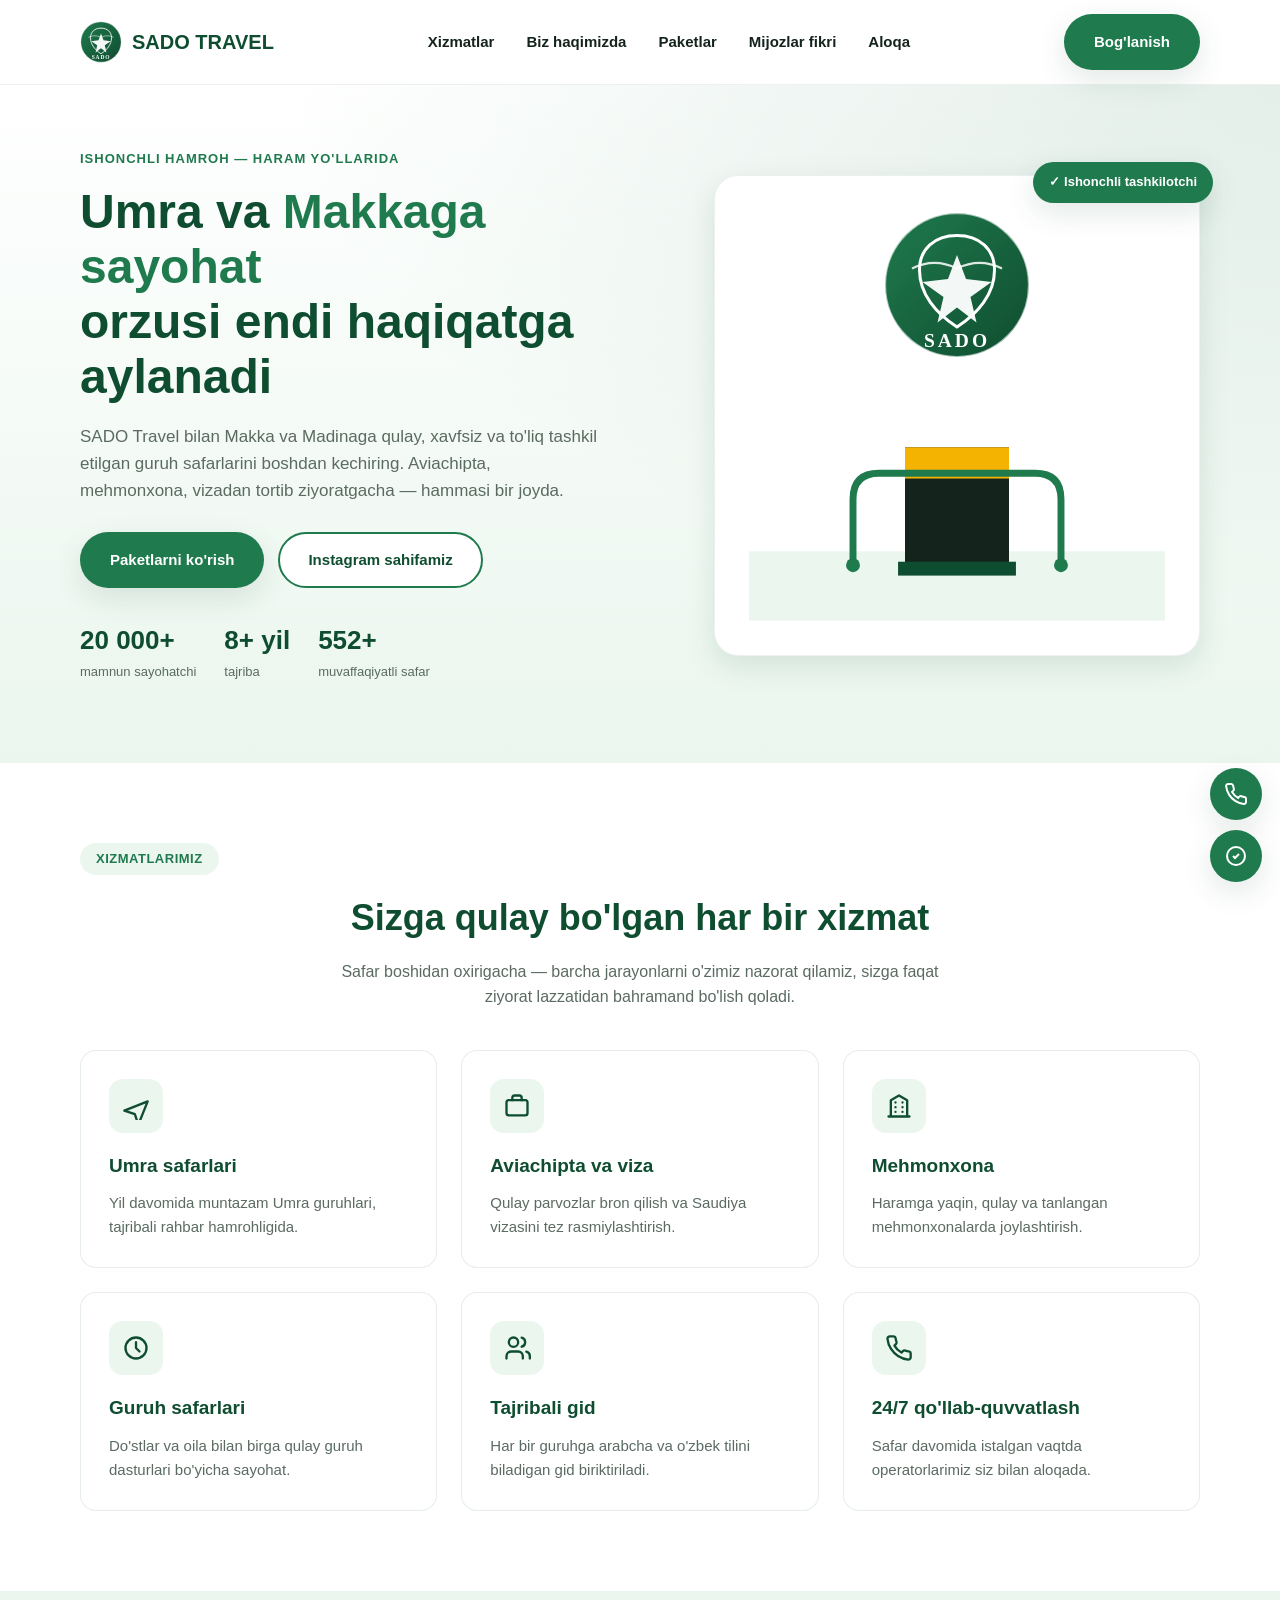
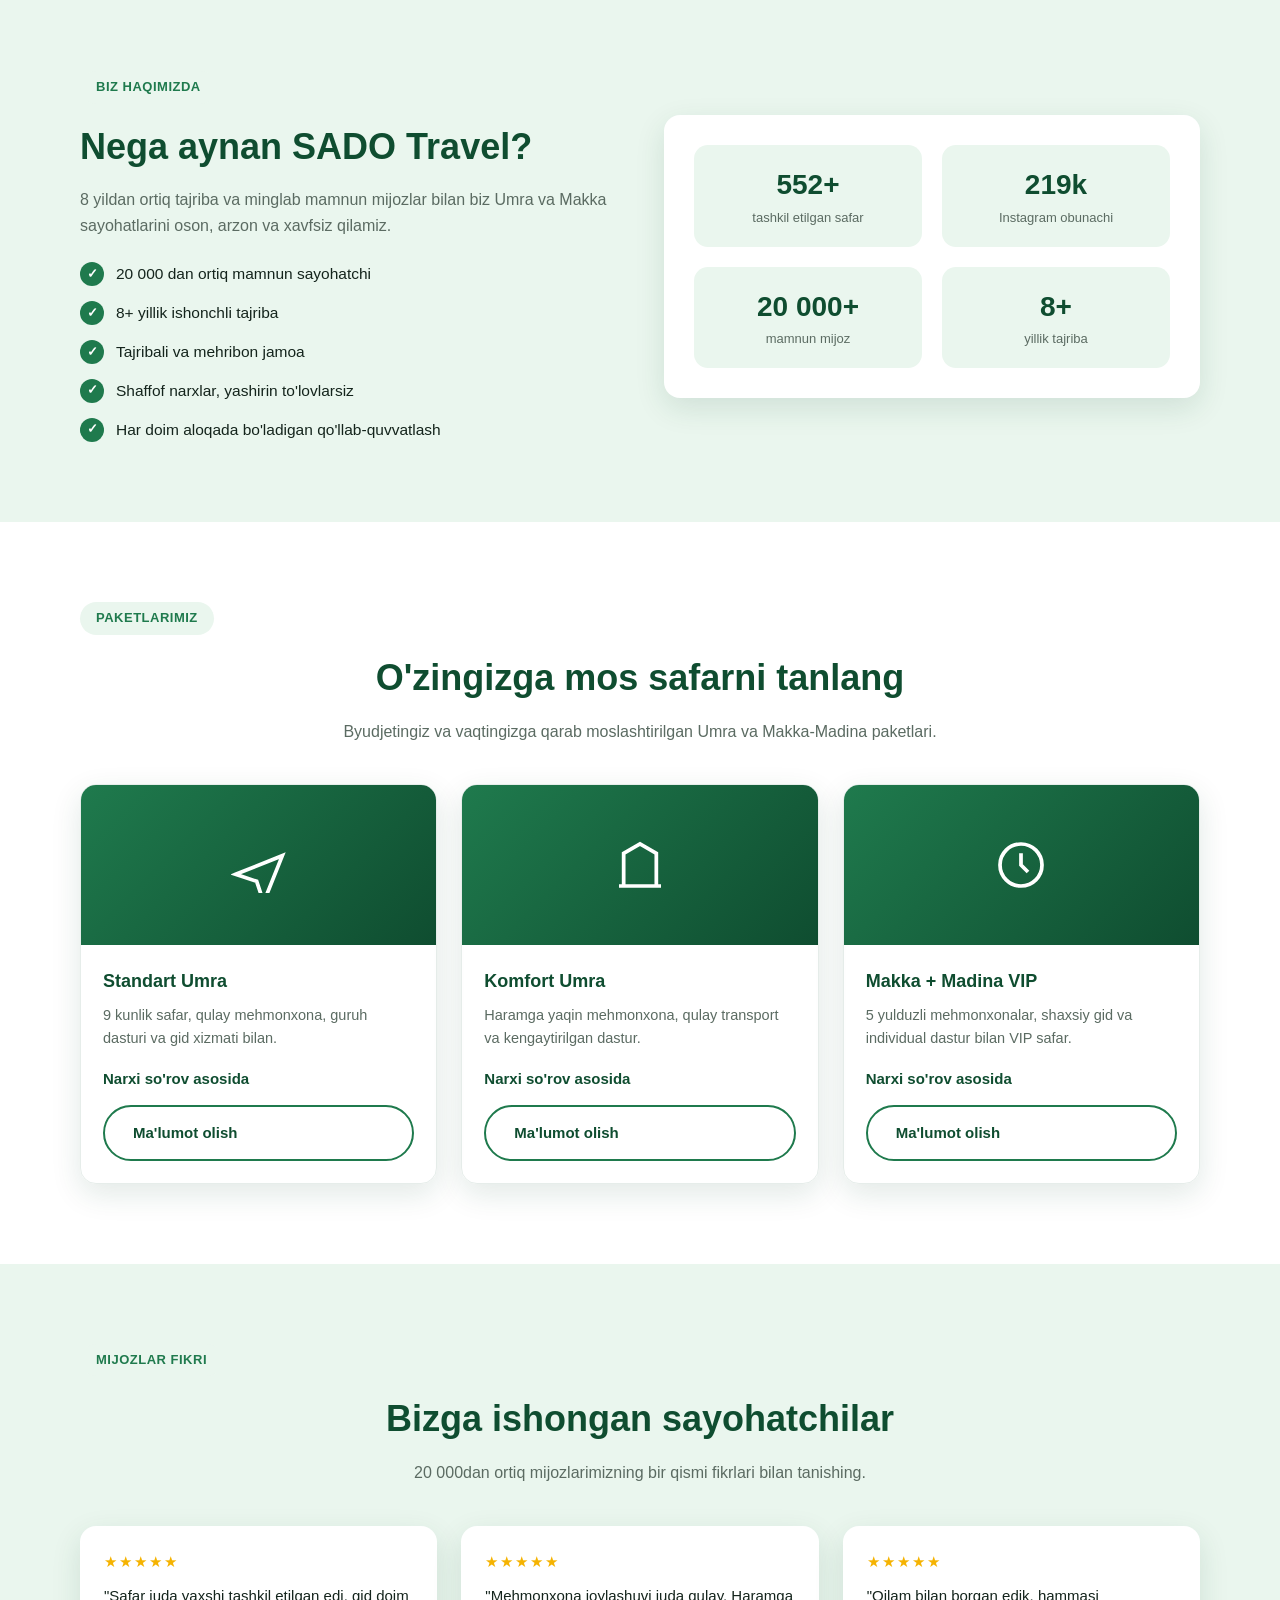
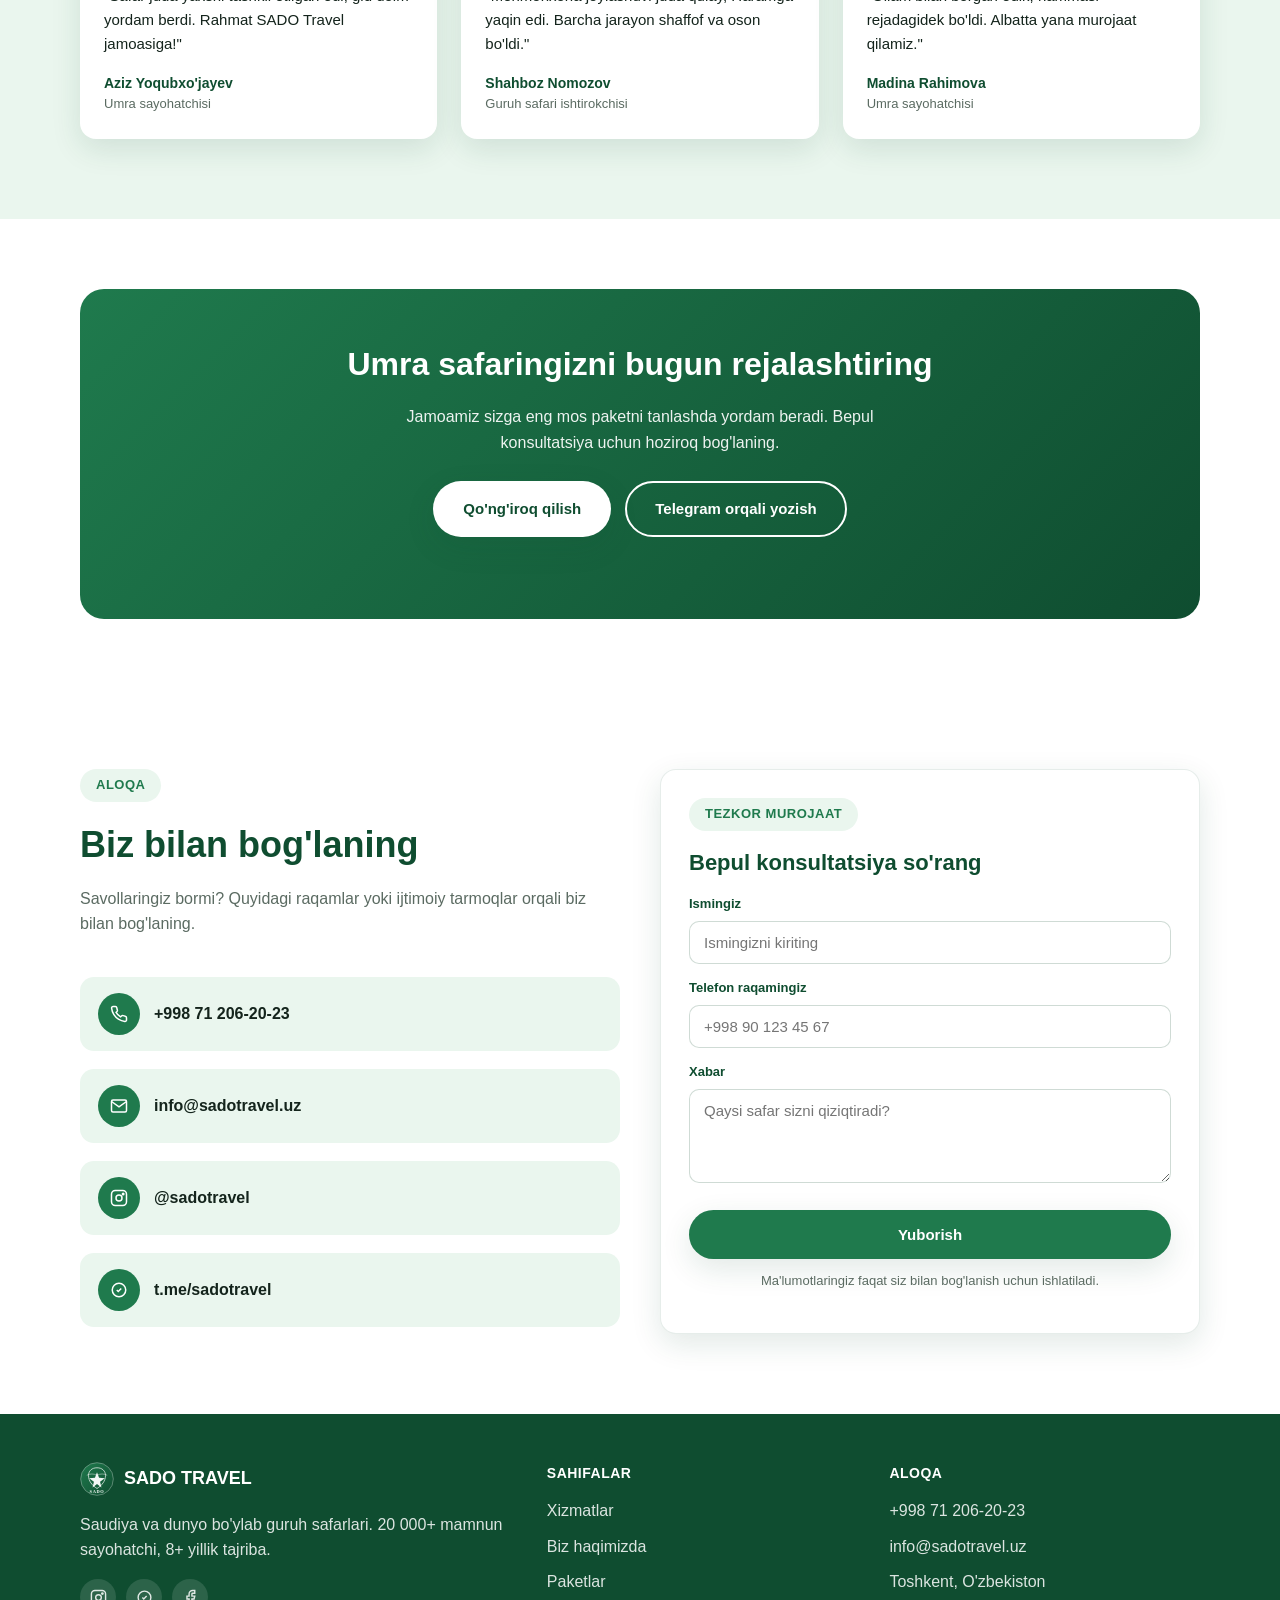
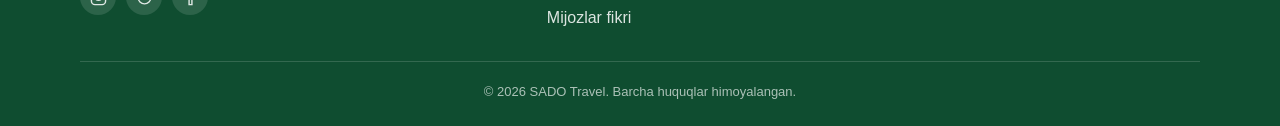
==== index.html @ ea9fa2c2 "Add SADO Travel landing page for Umrah/Makkah trips Responsive white-and-green site with a recreated" ====
<!DOCTYPE html>
<html lang="uz">
<head>
<meta charset="UTF-8">
<meta name="viewport" content="width=device-width, initial-scale=1.0">
<title>SADO Travel — Umra va Makkaga sayohat</title>
<meta name="description" content="SADO Travel — Saudiya Arabistoniga, Makka va Madinaga Umra safarlari. Tajribali jamoa, 20 000+ mamnun sayohatchi, 8+ yillik tajriba.">
<link rel="icon" href="assets/logo.svg" type="image/svg+xml">
<link rel="stylesheet" href="css/style.css">
</head>
<body>

<header class="site-header">
  <nav class="nav container">
    <a href="#top" class="brand">
      <img src="assets/logo.svg" alt="SADO Travel logotipi">
      SADO TRAVEL
    </a>
    <ul class="nav-links" id="navLinks">
      <li><a href="#xizmatlar">Xizmatlar</a></li>
      <li><a href="#biz-haqimizda">Biz haqimizda</a></li>
      <li><a href="#paketlar">Paketlar</a></li>
      <li><a href="#fikrlar">Mijozlar fikri</a></li>
      <li><a href="#aloqa">Aloqa</a></li>
    </ul>
    <div class="nav-actions">
      <a class="btn btn-primary" href="#aloqa">Bog'lanish</a>
      <button class="nav-toggle" id="navToggle" aria-label="Menyuni ochish" aria-expanded="false">
        <span></span><span></span><span></span>
      </button>
    </div>
  </nav>
</header>

<main id="top">

  <section class="hero">
    <div class="container hero-inner">
      <div>
        <div class="hero-eyebrow">Ishonchli hamroh — Haram yo'llarida</div>
        <h1>Umra va <span>Makkaga sayohat</span><br>orzusi endi haqiqatga aylanadi</h1>
        <p>SADO Travel bilan Makka va Madinaga qulay, xavfsiz va to'liq tashkil etilgan guruh safarlarini boshdan kechiring. Aviachipta, mehmonxona, vizadan tortib ziyoratgacha — hammasi bir joyda.</p>
        <div class="hero-actions">
          <a class="btn btn-primary" href="#paketlar">Paketlarni ko'rish</a>
          <a class="btn btn-outline" href="https://www.instagram.com/sadotravel" target="_blank" rel="noopener">Instagram sahifamiz</a>
        </div>
        <div class="hero-stats">
          <div>
            <div class="stat-num">20 000+</div>
            <div class="stat-label">mamnun sayohatchi</div>
          </div>
          <div>
            <div class="stat-num">8+ yil</div>
            <div class="stat-label">tajriba</div>
          </div>
          <div>
            <div class="stat-num">552+</div>
            <div class="stat-label">muvaffaqiyatli safar</div>
          </div>
        </div>
      </div>

      <div class="hero-art">
        <span class="badge-float">✓ Ishonchli tashkilotchi</span>
        <img src="assets/logo.svg" alt="SADO Travel">
        <svg class="kaaba-icon" viewBox="0 0 240 140" fill="none" xmlns="http://www.w3.org/2000/svg">
          <rect x="0" y="100" width="240" height="40" fill="#eaf6ee"/>
          <rect x="90" y="40" width="60" height="70" fill="#14241c"/>
          <rect x="90" y="40" width="60" height="18" fill="#f5b301"/>
          <rect x="86" y="106" width="68" height="8" fill="#0f4d30"/>
          <path d="M60 108 L60 70 Q60 55 75 55 L165 55 Q180 55 180 70 L180 108" stroke="#1f7a4d" stroke-width="4" fill="none"/>
          <circle cx="60" cy="108" r="4" fill="#1f7a4d"/>
          <circle cx="180" cy="108" r="4" fill="#1f7a4d"/>
        </svg>
      </div>
    </div>
  </section>

  <section class="services" id="xizmatlar">
    <div class="container">
      <div class="section-tag center">Xizmatlarimiz</div>
      <h2 class="section-title center">Sizga qulay bo'lgan har bir xizmat</h2>
      <p class="section-sub center">Safar boshidan oxirigacha — barcha jarayonlarni o'zimiz nazorat qilamiz, sizga faqat ziyorat lazzatidan bahramand bo'lish qoladi.</p>

      <div class="card-grid">
        <div class="card">
          <div class="card-icon">
            <svg viewBox="0 0 24 24" fill="none" stroke-width="2" stroke-linecap="round" stroke-linejoin="round"><path d="M2 16l20-8-8 20-3-9-9-3z"/></svg>
          </div>
          <h3>Umra safarlari</h3>
          <p>Yil davomida muntazam Umra guruhlari, tajribali rahbar hamrohligida.</p>
        </div>
        <div class="card">
          <div class="card-icon">
            <svg viewBox="0 0 24 24" fill="none" stroke-width="2" stroke-linecap="round" stroke-linejoin="round"><rect x="3" y="7" width="18" height="13" rx="2"/><path d="M8 7V5a2 2 0 012-2h4a2 2 0 012 2v2"/></svg>
          </div>
          <h3>Aviachipta va viza</h3>
          <p>Qulay parvozlar bron qilish va Saudiya vizasini tez rasmiylashtirish.</p>
        </div>
        <div class="card">
          <div class="card-icon">
            <svg viewBox="0 0 24 24" fill="none" stroke-width="2" stroke-linecap="round" stroke-linejoin="round"><path d="M3 21h18M5 21V7l7-4 7 4v14M9 9h.01M9 13h.01M9 17h.01M15 9h.01M15 13h.01M15 17h.01"/></svg>
          </div>
          <h3>Mehmonxona</h3>
          <p>Haramga yaqin, qulay va tanlangan mehmonxonalarda joylashtirish.</p>
        </div>
        <div class="card">
          <div class="card-icon">
            <svg viewBox="0 0 24 24" fill="none" stroke-width="2" stroke-linecap="round" stroke-linejoin="round"><circle cx="12" cy="12" r="9"/><path d="M12 7v5l3 3"/></svg>
          </div>
          <h3>Guruh safarlari</h3>
          <p>Do'stlar va oila bilan birga qulay guruh dasturlari bo'yicha sayohat.</p>
        </div>
        <div class="card">
          <div class="card-icon">
            <svg viewBox="0 0 24 24" fill="none" stroke-width="2" stroke-linecap="round" stroke-linejoin="round"><path d="M17 21v-2a4 4 0 00-4-4H7a4 4 0 00-4 4v2"/><circle cx="9" cy="7" r="4"/><path d="M23 21v-2a4 4 0 00-3-3.87M16 3.13a4 4 0 010 7.75"/></svg>
          </div>
          <h3>Tajribali gid</h3>
          <p>Har bir guruhga arabcha va o'zbek tilini biladigan gid biriktiriladi.</p>
        </div>
        <div class="card">
          <div class="card-icon">
            <svg viewBox="0 0 24 24" fill="none" stroke-width="2" stroke-linecap="round" stroke-linejoin="round"><path d="M22 16.92v3a2 2 0 01-2.18 2 19.79 19.79 0 01-8.63-3.07 19.5 19.5 0 01-6-6 19.79 19.79 0 01-3.07-8.67A2 2 0 014.11 2h3a2 2 0 012 1.72c.127.96.361 1.903.7 2.81a2 2 0 01-.45 2.11L8.09 9.91a16 16 0 006 6l1.27-1.27a2 2 0 012.11-.45c.907.339 1.85.573 2.81.7A2 2 0 0122 16.92z"/></svg>
          </div>
          <h3>24/7 qo'llab-quvvatlash</h3>
          <p>Safar davomida istalgan vaqtda operatorlarimiz siz bilan aloqada.</p>
        </div>
      </div>
    </div>
  </section>

  <section class="about" id="biz-haqimizda">
    <div class="container about-grid">
      <div>
        <div class="section-tag">Biz haqimizda</div>
        <h2 class="section-title">Nega aynan SADO Travel?</h2>
        <p class="section-sub" style="margin-bottom:0;">8 yildan ortiq tajriba va minglab mamnun mijozlar bilan biz Umra va Makka sayohatlarini oson, arzon va xavfsiz qilamiz.</p>
        <ul class="about-list">
          <li><span class="check">✓</span> 20 000 dan ortiq mamnun sayohatchi</li>
          <li><span class="check">✓</span> 8+ yillik ishonchli tajriba</li>
          <li><span class="check">✓</span> Tajribali va mehribon jamoa</li>
          <li><span class="check">✓</span> Shaffof narxlar, yashirin to'lovlarsiz</li>
          <li><span class="check">✓</span> Har doim aloqada bo'ladigan qo'llab-quvvatlash</li>
        </ul>
      </div>
      <div class="about-panel">
        <div class="about-stats">
          <div class="about-stat">
            <div class="stat-num">552+</div>
            <div class="stat-label">tashkil etilgan safar</div>
          </div>
          <div class="about-stat">
            <div class="stat-num">219k</div>
            <div class="stat-label">Instagram obunachi</div>
          </div>
          <div class="about-stat">
            <div class="stat-num">20 000+</div>
            <div class="stat-label">mamnun mijoz</div>
          </div>
          <div class="about-stat">
            <div class="stat-num">8+</div>
            <div class="stat-label">yillik tajriba</div>
          </div>
        </div>
      </div>
    </div>
  </section>

  <section class="packages" id="paketlar">
    <div class="container">
      <div class="section-tag center">Paketlarimiz</div>
      <h2 class="section-title center">O'zingizga mos safarni tanlang</h2>
      <p class="section-sub center">Byudjetingiz va vaqtingizga qarab moslashtirilgan Umra va Makka-Madina paketlari.</p>

      <div class="pkg-grid">
        <div class="pkg-card">
          <div class="pkg-media">
            <svg viewBox="0 0 24 24" fill="none" stroke="currentColor" stroke-width="1.6"><path d="M2 16l20-8-8 20-3-9-9-3z"/></svg>
          </div>
          <div class="pkg-body">
            <h3>Standart Umra</h3>
            <p>9 kunlik safar, qulay mehmonxona, guruh dasturi va gid xizmati bilan.</p>
            <div class="pkg-price">Narxi so'rov asosida</div>
            <a class="btn btn-outline" href="#aloqa">Ma'lumot olish</a>
          </div>
        </div>
        <div class="pkg-card">
          <div class="pkg-media">
            <svg viewBox="0 0 24 24" fill="none" stroke="currentColor" stroke-width="1.6"><path d="M3 21h18M5 21V7l7-4 7 4v14M9 9h.01M9 13h.01M9 17h.01M15 9h.01M15 13h.01M15 17h.01"/></svg>
          </div>
          <div class="pkg-body">
            <h3>Komfort Umra</h3>
            <p>Haramga yaqin mehmonxona, qulay transport va kengaytirilgan dastur.</p>
            <div class="pkg-price">Narxi so'rov asosida</div>
            <a class="btn btn-outline" href="#aloqa">Ma'lumot olish</a>
          </div>
        </div>
        <div class="pkg-card">
          <div class="pkg-media">
            <svg viewBox="0 0 24 24" fill="none" stroke="currentColor" stroke-width="1.6"><circle cx="12" cy="12" r="9"/><path d="M12 7v5l3 3"/></svg>
          </div>
          <div class="pkg-body">
            <h3>Makka + Madina VIP</h3>
            <p>5 yulduzli mehmonxonalar, shaxsiy gid va individual dastur bilan VIP safar.</p>
            <div class="pkg-price">Narxi so'rov asosida</div>
            <a class="btn btn-outline" href="#aloqa">Ma'lumot olish</a>
          </div>
        </div>
      </div>
    </div>
  </section>

  <section class="testimonials" id="fikrlar">
    <div class="container">
      <div class="section-tag center">Mijozlar fikri</div>
      <h2 class="section-title center">Bizga ishongan sayohatchilar</h2>
      <p class="section-sub center">20 000dan ortiq mijozlarimizning bir qismi fikrlari bilan tanishing.</p>

      <div class="testi-grid">
        <div class="testi-card">
          <div class="testi-stars">★★★★★</div>
          <p>"Safar juda yaxshi tashkil etilgan edi, gid doim yordam berdi. Rahmat SADO Travel jamoasiga!"</p>
          <div class="testi-name">Aziz Yoqubxo'jayev</div>
          <div class="testi-role">Umra sayohatchisi</div>
        </div>
        <div class="testi-card">
          <div class="testi-stars">★★★★★</div>
          <p>"Mehmonxona joylashuvi juda qulay, Haramga yaqin edi. Barcha jarayon shaffof va oson bo'ldi."</p>
          <div class="testi-name">Shahboz Nomozov</div>
          <div class="testi-role">Guruh safari ishtirokchisi</div>
        </div>
        <div class="testi-card">
          <div class="testi-stars">★★★★★</div>
          <p>"Oilam bilan borgan edik, hammasi rejadagidek bo'ldi. Albatta yana murojaat qilamiz."</p>
          <div class="testi-name">Madina Rahimova</div>
          <div class="testi-role">Umra sayohatchisi</div>
        </div>
      </div>
    </div>
  </section>

  <section class="cta">
    <div class="container">
      <div class="cta-box">
        <h2>Umra safaringizni bugun rejalashtiring</h2>
        <p>Jamoamiz sizga eng mos paketni tanlashda yordam beradi. Bepul konsultatsiya uchun hoziroq bog'laning.</p>
        <div class="hero-actions" style="justify-content:center;">
          <a class="btn btn-primary" href="tel:+998712062023">Qo'ng'iroq qilish</a>
          <a class="btn btn-outline" href="https://t.me/sadotravel" target="_blank" rel="noopener">Telegram orqali yozish</a>
        </div>
      </div>
    </div>
  </section>

  <section class="contact" id="aloqa">
    <div class="container contact-grid">
      <div>
        <div class="section-tag">Aloqa</div>
        <h2 class="section-title">Biz bilan bog'laning</h2>
        <p class="section-sub">Savollaringiz bormi? Quyidagi raqamlar yoki ijtimoiy tarmoqlar orqali biz bilan bog'laning.</p>
        <ul class="contact-list">
          <li>
            <span class="icon-circle">
              <svg width="18" height="18" viewBox="0 0 24 24" fill="none" stroke="currentColor" stroke-width="2"><path d="M22 16.92v3a2 2 0 01-2.18 2 19.79 19.79 0 01-8.63-3.07 19.5 19.5 0 01-6-6 19.79 19.79 0 01-3.07-8.67A2 2 0 014.11 2h3a2 2 0 012 1.72c.127.96.361 1.903.7 2.81a2 2 0 01-.45 2.11L8.09 9.91a16 16 0 006 6l1.27-1.27a2 2 0 012.11-.45c.907.339 1.85.573 2.81.7A2 2 0 0122 16.92z"/></svg>
            </span>
            <a href="tel:+998712062023">+998 71 206-20-23</a>
          </li>
          <li>
            <span class="icon-circle">
              <svg width="18" height="18" viewBox="0 0 24 24" fill="none" stroke="currentColor" stroke-width="2"><rect x="2" y="4" width="20" height="16" rx="2"/><path d="M22 6l-10 7L2 6"/></svg>
            </span>
            <a href="mailto:info@sadotravel.uz">info@sadotravel.uz</a>
          </li>
          <li>
            <span class="icon-circle">
              <svg width="18" height="18" viewBox="0 0 24 24" fill="none" stroke="currentColor" stroke-width="2"><rect x="2" y="2" width="20" height="20" rx="5"/><circle cx="12" cy="12" r="4"/><circle cx="17.5" cy="6.5" r="1"/></svg>
            </span>
            <a href="https://www.instagram.com/sadotravel" target="_blank" rel="noopener">@sadotravel</a>
          </li>
          <li>
            <span class="icon-circle">
              <svg width="18" height="18" viewBox="0 0 24 24" fill="none" stroke="currentColor" stroke-width="2"><path d="M21 12a9 9 0 11-9-9 9 9 0 019 9z"/><path d="M9 12l2 2 4-4"/></svg>
            </span>
            <a href="https://t.me/sadotravel" target="_blank" rel="noopener">t.me/sadotravel</a>
          </li>
        </ul>
      </div>

      <form class="contact-form" id="contactForm">
        <div class="section-tag">Tezkor murojaat</div>
        <h2 class="section-title" style="font-size:22px;">Bepul konsultatsiya so'rang</h2>
        <label for="name">Ismingiz</label>
        <input id="name" name="name" type="text" placeholder="Ismingizni kiriting" required>
        <label for="phone">Telefon raqamingiz</label>
        <input id="phone" name="phone" type="tel" placeholder="+998 90 123 45 67" required>
        <label for="message">Xabar</label>
        <textarea id="message" name="message" rows="4" placeholder="Qaysi safar sizni qiziqtiradi?"></textarea>
        <button class="btn btn-primary" type="submit">Yuborish</button>
        <p class="form-note">Ma'lumotlaringiz faqat siz bilan bog'lanish uchun ishlatiladi.</p>
      </form>
    </div>
  </section>

</main>

<footer class="site-footer">
  <div class="container">
    <div class="footer-grid">
      <div>
        <div class="footer-brand">
          <img src="assets/logo.svg" alt="SADO Travel">
          SADO TRAVEL
        </div>
        <p>Saudiya va dunyo bo'ylab guruh safarlari. 20 000+ mamnun sayohatchi, 8+ yillik tajriba.</p>
        <div class="social-row">
          <a href="https://www.instagram.com/sadotravel" target="_blank" rel="noopener" aria-label="Instagram">
            <svg viewBox="0 0 24 24" fill="none" stroke="currentColor" stroke-width="2"><rect x="2" y="2" width="20" height="20" rx="5"/><circle cx="12" cy="12" r="4"/><circle cx="17.5" cy="6.5" r="1"/></svg>
          </a>
          <a href="https://t.me/sadotravel" target="_blank" rel="noopener" aria-label="Telegram">
            <svg viewBox="0 0 24 24" fill="none" stroke="currentColor" stroke-width="2"><path d="M21 12a9 9 0 11-9-9 9 9 0 019 9z"/><path d="M9 12l2 2 4-4"/></svg>
          </a>
          <a href="https://facebook.com/sadotravel" target="_blank" rel="noopener" aria-label="Facebook">
            <svg viewBox="0 0 24 24" fill="none" stroke="currentColor" stroke-width="2"><path d="M18 2h-3a5 5 0 00-5 5v3H7v4h3v8h4v-8h3l1-4h-4V7a1 1 0 011-1h3z"/></svg>
          </a>
        </div>
      </div>
      <div>
        <h4>Sahifalar</h4>
        <ul>
          <li><a href="#xizmatlar">Xizmatlar</a></li>
          <li><a href="#biz-haqimizda">Biz haqimizda</a></li>
          <li><a href="#paketlar">Paketlar</a></li>
          <li><a href="#fikrlar">Mijozlar fikri</a></li>
        </ul>
      </div>
      <div>
        <h4>Aloqa</h4>
        <ul>
          <li>+998 71 206-20-23</li>
          <li>info@sadotravel.uz</li>
          <li>Toshkent, O'zbekiston</li>
        </ul>
      </div>
    </div>
    <div class="footer-bottom">
      &copy; <span id="year"></span> SADO Travel. Barcha huquqlar himoyalangan.
    </div>
  </div>
</footer>

<div class="float-actions">
  <a href="tel:+998712062023" aria-label="Qo'ng'iroq qilish">
    <svg viewBox="0 0 24 24" fill="none" stroke="currentColor" stroke-width="2"><path d="M22 16.92v3a2 2 0 01-2.18 2 19.79 19.79 0 01-8.63-3.07 19.5 19.5 0 01-6-6 19.79 19.79 0 01-3.07-8.67A2 2 0 014.11 2h3a2 2 0 012 1.72c.127.96.361 1.903.7 2.81a2 2 0 01-.45 2.11L8.09 9.91a16 16 0 006 6l1.27-1.27a2 2 0 012.11-.45c.907.339 1.85.573 2.81.7A2 2 0 0122 16.92z"/></svg>
  </a>
  <a href="https://t.me/sadotravel" target="_blank" rel="noopener" aria-label="Telegram">
    <svg viewBox="0 0 24 24" fill="none" stroke="currentColor" stroke-width="2"><path d="M21 12a9 9 0 11-9-9 9 9 0 019 9z"/><path d="M9 12l2 2 4-4"/></svg>
  </a>
</div>

<script src="js/script.js"></script>
</body>
</html>
---- css/style.css ----
:root {
  --green-dark: #0f4d30;
  --green: #1f7a4d;
  --green-light: #2f9e63;
  --green-pale: #eaf6ee;
  --white: #ffffff;
  --ink: #14241c;
  --muted: #5b6b62;
  --shadow: 0 10px 30px rgba(15, 77, 48, 0.12);
  --radius: 16px;
  --max-width: 1160px;
}

* { box-sizing: border-box; }

html { scroll-behavior: smooth; }

body {
  margin: 0;
  font-family: "Segoe UI", "Helvetica Neue", Arial, sans-serif;
  color: var(--ink);
  background: var(--white);
  line-height: 1.6;
}

img, svg { max-width: 100%; display: block; }

a { color: inherit; text-decoration: none; }

.container {
  max-width: var(--max-width);
  margin: 0 auto;
  padding: 0 20px;
}

.btn {
  display: inline-flex;
  align-items: center;
  gap: 8px;
  padding: 14px 28px;
  border-radius: 999px;
  font-weight: 600;
  font-size: 15px;
  border: 2px solid transparent;
  cursor: pointer;
  transition: transform .15s ease, box-shadow .15s ease, background .15s ease;
}

.btn-primary {
  background: var(--green);
  color: var(--white);
  box-shadow: var(--shadow);
}
.btn-primary:hover { background: var(--green-dark); transform: translateY(-2px); }

.btn-outline {
  background: var(--white);
  color: var(--green-dark);
  border-color: var(--green);
}
.btn-outline:hover { background: var(--green-pale); transform: translateY(-2px); }

.section-tag {
  display: inline-block;
  color: var(--green);
  background: var(--green-pale);
  padding: 6px 16px;
  border-radius: 999px;
  font-size: 13px;
  font-weight: 700;
  letter-spacing: .5px;
  text-transform: uppercase;
  margin-bottom: 14px;
}

.section-title {
  font-size: clamp(24px, 4vw, 36px);
  margin: 0 0 12px;
  color: var(--green-dark);
}

.section-sub {
  color: var(--muted);
  max-width: 640px;
  margin: 0 0 40px;
  font-size: 16px;
}

.center { text-align: center; margin-left: auto; margin-right: auto; }

/* Header */
.site-header {
  position: sticky;
  top: 0;
  z-index: 100;
  background: rgba(255, 255, 255, 0.92);
  backdrop-filter: blur(8px);
  border-bottom: 1px solid rgba(15, 77, 48, 0.08);
}

.nav {
  display: flex;
  align-items: center;
  justify-content: space-between;
  padding: 14px 20px;
}

.brand {
  display: flex;
  align-items: center;
  gap: 10px;
  font-weight: 800;
  font-size: 20px;
  color: var(--green-dark);
}

.brand img { width: 42px; height: 42px; }

.nav-links {
  display: flex;
  gap: 28px;
  list-style: none;
  margin: 0;
  padding: 0;
}

.nav-links a {
  font-weight: 600;
  font-size: 15px;
  color: var(--ink);
  padding: 6px 2px;
  border-bottom: 2px solid transparent;
  transition: color .15s ease, border-color .15s ease;
}
.nav-links a:hover { color: var(--green); border-color: var(--green); }

.nav-actions { display: flex; align-items: center; gap: 12px; }

.nav-toggle {
  display: none;
  flex-direction: column;
  gap: 5px;
  background: none;
  border: none;
  cursor: pointer;
  padding: 6px;
}
.nav-toggle span {
  width: 26px;
  height: 3px;
  background: var(--green-dark);
  border-radius: 2px;
}

/* Hero */
.hero {
  background:
    radial-gradient(ellipse at top right, rgba(31,122,77,0.12), transparent 55%),
    linear-gradient(180deg, var(--white), var(--green-pale));
  padding: 64px 0 80px;
}

.hero-inner {
  display: grid;
  grid-template-columns: 1.1fr 0.9fr;
  gap: 40px;
  align-items: center;
}

.hero-eyebrow {
  color: var(--green);
  font-weight: 700;
  letter-spacing: 1px;
  text-transform: uppercase;
  font-size: 13px;
  margin-bottom: 14px;
}

.hero h1 {
  font-size: clamp(30px, 5vw, 48px);
  line-height: 1.15;
  margin: 0 0 18px;
  color: var(--green-dark);
}

.hero h1 span { color: var(--green); }

.hero p {
  color: var(--muted);
  font-size: 17px;
  margin: 0 0 28px;
  max-width: 520px;
}

.hero-actions { display: flex; gap: 14px; flex-wrap: wrap; margin-bottom: 32px; }

.hero-stats {
  display: flex;
  gap: 28px;
  flex-wrap: wrap;
}

.stat-num {
  font-size: 26px;
  font-weight: 800;
  color: var(--green-dark);
}
.stat-label { font-size: 13px; color: var(--muted); }

.hero-art {
  position: relative;
  background: var(--white);
  border-radius: 24px;
  box-shadow: var(--shadow);
  padding: 34px;
  text-align: center;
  border: 1px solid rgba(15,77,48,0.08);
}

.hero-art img { width: 150px; height: 150px; margin: 0 auto 18px; }

.hero-art .kaaba-icon { width: 100%; height: auto; }

.badge-float {
  position: absolute;
  top: -14px;
  right: -14px;
  background: var(--green);
  color: var(--white);
  padding: 10px 16px;
  border-radius: 999px;
  font-size: 13px;
  font-weight: 700;
  box-shadow: var(--shadow);
}

/* Services */
.services { padding: 80px 0; }

.card-grid {
  display: grid;
  grid-template-columns: repeat(3, 1fr);
  gap: 24px;
}

.card {
  background: var(--white);
  border: 1px solid rgba(15,77,48,0.1);
  border-radius: var(--radius);
  padding: 28px;
  transition: transform .18s ease, box-shadow .18s ease;
}
.card:hover { transform: translateY(-6px); box-shadow: var(--shadow); }

.card-icon {
  width: 54px;
  height: 54px;
  border-radius: 14px;
  background: var(--green-pale);
  display: flex;
  align-items: center;
  justify-content: center;
  margin-bottom: 18px;
}
.card-icon svg { width: 28px; height: 28px; stroke: var(--green-dark); }

.card h3 { margin: 0 0 10px; font-size: 19px; color: var(--green-dark); }
.card p { margin: 0; color: var(--muted); font-size: 15px; }

/* About */
.about {
  background: var(--green-pale);
  padding: 80px 0;
}

.about-grid {
  display: grid;
  grid-template-columns: 1fr 1fr;
  gap: 48px;
  align-items: center;
}

.about-list { list-style: none; margin: 24px 0 0; padding: 0; display: grid; gap: 14px; }
.about-list li {
  display: flex;
  align-items: flex-start;
  gap: 12px;
  font-size: 15.5px;
  color: var(--ink);
}
.check {
  flex: none;
  width: 24px;
  height: 24px;
  border-radius: 50%;
  background: var(--green);
  color: var(--white);
  display: flex;
  align-items: center;
  justify-content: center;
  font-size: 13px;
  font-weight: 700;
}

.about-panel {
  background: var(--white);
  border-radius: var(--radius);
  box-shadow: var(--shadow);
  padding: 30px;
}

.about-stats {
  display: grid;
  grid-template-columns: repeat(2, 1fr);
  gap: 20px;
}
.about-stat {
  text-align: center;
  padding: 18px 10px;
  border-radius: 14px;
  background: var(--green-pale);
}
.about-stat .stat-num { font-size: 28px; }

/* Packages / gallery */
.packages { padding: 80px 0; }

.pkg-grid {
  display: grid;
  grid-template-columns: repeat(3, 1fr);
  gap: 24px;
}

.pkg-card {
  border-radius: var(--radius);
  overflow: hidden;
  border: 1px solid rgba(15,77,48,0.1);
  box-shadow: var(--shadow);
  display: flex;
  flex-direction: column;
}

.pkg-media {
  height: 160px;
  display: flex;
  align-items: center;
  justify-content: center;
  background: linear-gradient(135deg, var(--green), var(--green-dark));
  color: var(--white);
}
.pkg-media svg { width: 56px; height: 56px; }

.pkg-body { padding: 22px; flex: 1; display: flex; flex-direction: column; }
.pkg-body h3 { margin: 0 0 8px; color: var(--green-dark); font-size: 18px; }
.pkg-body p { margin: 0 0 16px; color: var(--muted); font-size: 14.5px; flex: 1; }
.pkg-price { font-weight: 800; color: var(--green-dark); font-size: 15px; margin-bottom: 14px; }

/* Testimonials */
.testimonials { background: var(--green-pale); padding: 80px 0; }

.testi-grid {
  display: grid;
  grid-template-columns: repeat(3, 1fr);
  gap: 24px;
}

.testi-card {
  background: var(--white);
  border-radius: var(--radius);
  padding: 24px;
  box-shadow: var(--shadow);
}
.testi-stars { color: #f5b301; margin-bottom: 10px; font-size: 15px; letter-spacing: 2px; }
.testi-card p { color: var(--ink); font-size: 15px; margin: 0 0 16px; }
.testi-name { font-weight: 700; color: var(--green-dark); font-size: 14px; }
.testi-role { color: var(--muted); font-size: 13px; }

/* CTA */
.cta {
  padding: 70px 0;
  text-align: center;
}
.cta-box {
  background: linear-gradient(135deg, var(--green), var(--green-dark));
  color: var(--white);
  border-radius: 24px;
  padding: 50px 30px;
}
.cta-box h2 { margin: 0 0 14px; font-size: clamp(24px, 4vw, 32px); }
.cta-box p { margin: 0 0 26px; opacity: .92; max-width: 520px; margin-left: auto; margin-right: auto; }
.cta-box .btn-outline { background: transparent; color: var(--white); border-color: var(--white); }
.cta-box .btn-outline:hover { background: rgba(255,255,255,0.12); }
.cta-box .btn-primary { background: var(--white); color: var(--green-dark); }
.cta-box .btn-primary:hover { background: var(--green-pale); }

/* Contact */
.contact { padding: 80px 0; }

.contact-grid {
  display: grid;
  grid-template-columns: 1fr 1fr;
  gap: 40px;
}

.contact-list { list-style: none; margin: 0; padding: 0; display: grid; gap: 18px; }
.contact-list li {
  display: flex;
  align-items: center;
  gap: 14px;
  background: var(--green-pale);
  padding: 16px 18px;
  border-radius: 14px;
}
.contact-list .icon-circle {
  width: 42px; height: 42px; border-radius: 50%;
  background: var(--green);
  color: var(--white);
  display: flex; align-items: center; justify-content: center;
  flex: none;
}
.contact-list a { font-weight: 600; }

.contact-form {
  background: var(--white);
  border: 1px solid rgba(15,77,48,0.1);
  border-radius: var(--radius);
  padding: 28px;
  box-shadow: var(--shadow);
}
.contact-form label {
  display: block;
  font-size: 13px;
  font-weight: 700;
  color: var(--green-dark);
  margin: 14px 0 6px;
}
.contact-form input,
.contact-form textarea {
  width: 100%;
  padding: 12px 14px;
  border-radius: 10px;
  border: 1px solid rgba(15,77,48,0.2);
  font-family: inherit;
  font-size: 15px;
}
.contact-form input:focus,
.contact-form textarea:focus {
  outline: none;
  border-color: var(--green);
}
.contact-form button { margin-top: 20px; width: 100%; justify-content: center; }
.form-note { font-size: 13px; color: var(--muted); margin-top: 12px; text-align: center; }

/* Footer */
.site-footer {
  background: var(--green-dark);
  color: rgba(255,255,255,0.85);
  padding: 48px 0 24px;
}
.footer-grid {
  display: grid;
  grid-template-columns: 1.4fr 1fr 1fr;
  gap: 32px;
  margin-bottom: 30px;
}
.footer-brand { display: flex; align-items: center; gap: 10px; color: var(--white); font-weight: 800; font-size: 18px; margin-bottom: 12px; }
.footer-brand img { width: 34px; height: 34px; }
.site-footer h4 { color: var(--white); font-size: 14px; margin: 0 0 14px; text-transform: uppercase; letter-spacing: .5px; }
.site-footer ul { list-style: none; margin: 0; padding: 0; display: grid; gap: 10px; }
.site-footer a:hover { color: var(--white); }
.footer-bottom {
  border-top: 1px solid rgba(255,255,255,0.15);
  padding-top: 20px;
  font-size: 13px;
  text-align: center;
  color: rgba(255,255,255,0.65);
}

.social-row { display: flex; gap: 10px; margin-top: 6px; }
.social-row a {
  width: 36px; height: 36px;
  border-radius: 50%;
  background: rgba(255,255,255,0.12);
  display: flex; align-items: center; justify-content: center;
}
.social-row a:hover { background: var(--green); }
.social-row svg { width: 17px; height: 17px; }

/* Floating call button (mobile) */
.float-actions {
  position: fixed;
  right: 18px;
  bottom: 18px;
  z-index: 90;
  display: flex;
  flex-direction: column;
  gap: 10px;
}
.float-actions a {
  width: 52px; height: 52px;
  border-radius: 50%;
  background: var(--green);
  color: var(--white);
  display: flex; align-items: center; justify-content: center;
  box-shadow: var(--shadow);
}
.float-actions svg { width: 24px; height: 24px; }

/* Responsive */
@media (max-width: 960px) {
  .hero-inner { grid-template-columns: 1fr; }
  .hero-art { order: -1; max-width: 320px; margin: 0 auto; }
  .card-grid, .pkg-grid, .testi-grid { grid-template-columns: repeat(2, 1fr); }
  .about-grid { grid-template-columns: 1fr; }
  .footer-grid { grid-template-columns: 1fr 1fr; }
}

@media (max-width: 720px) {
  .nav-links, .nav-actions .btn { display: none; }
  .nav-toggle { display: flex; }
  .nav-links.open {
    display: flex;
    flex-direction: column;
    position: absolute;
    top: 100%;
    left: 0;
    right: 0;
    background: var(--white);
    padding: 18px 20px;
    box-shadow: var(--shadow);
    gap: 16px;
  }
  .card-grid, .pkg-grid, .testi-grid { grid-template-columns: 1fr; }
  .hero-stats { gap: 20px; }
  .footer-grid { grid-template-columns: 1fr; text-align: left; }
  .contact-grid { grid-template-columns: 1fr; }
}

@media (max-width: 420px) {
  .hero-actions { flex-direction: column; }
  .hero-actions .btn { width: 100%; justify-content: center; }
}
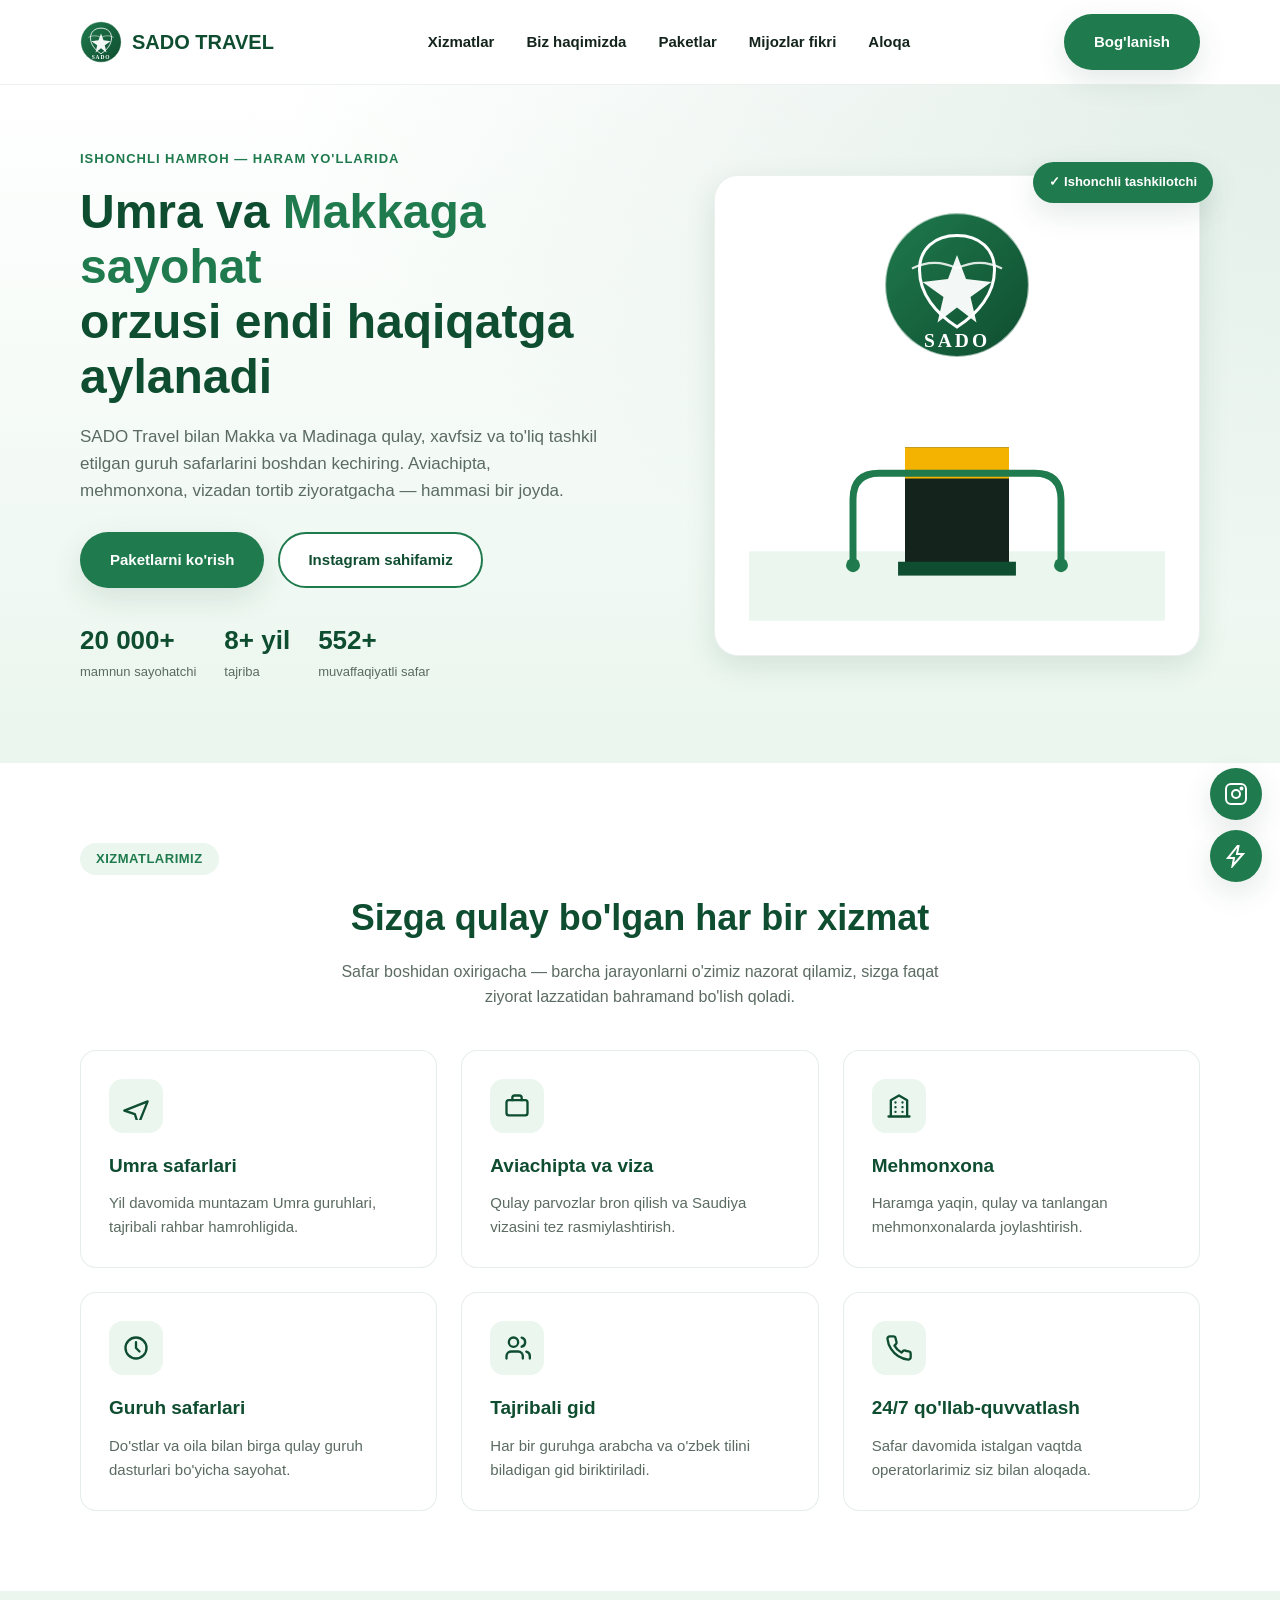
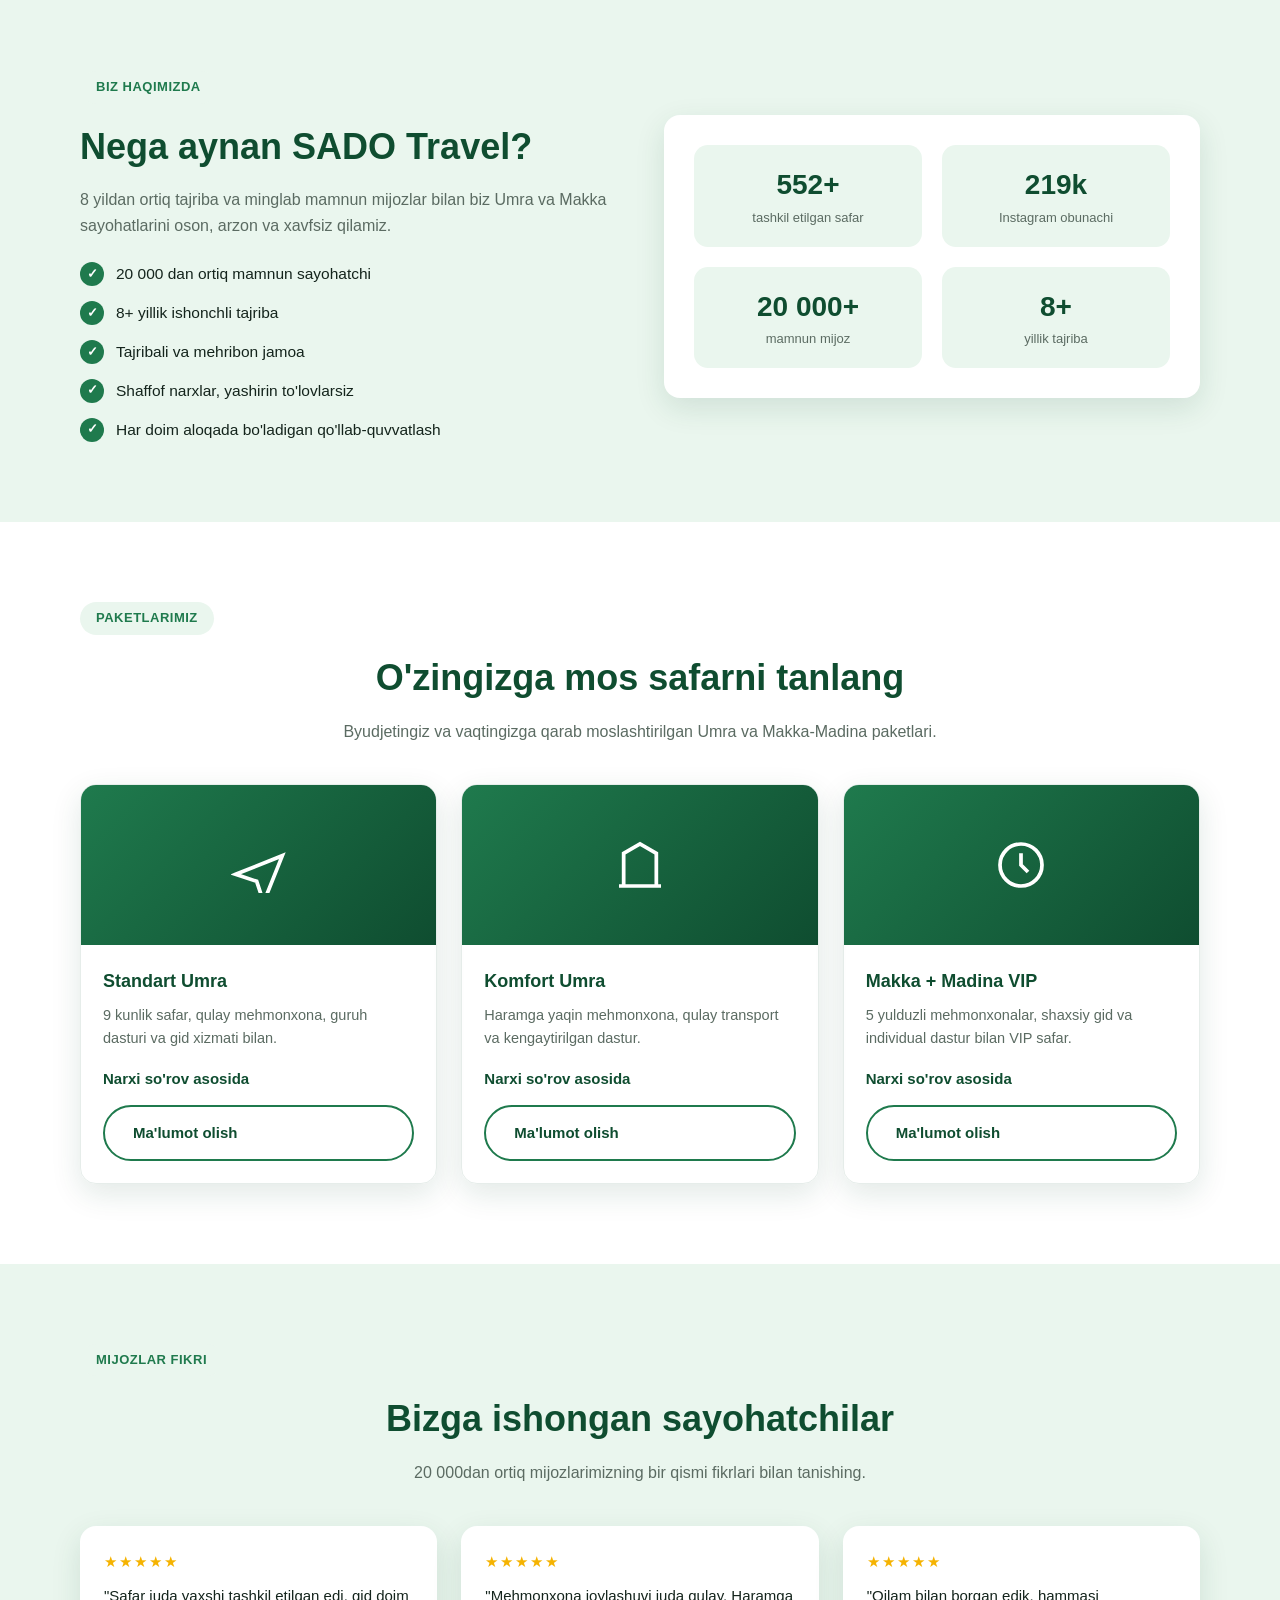
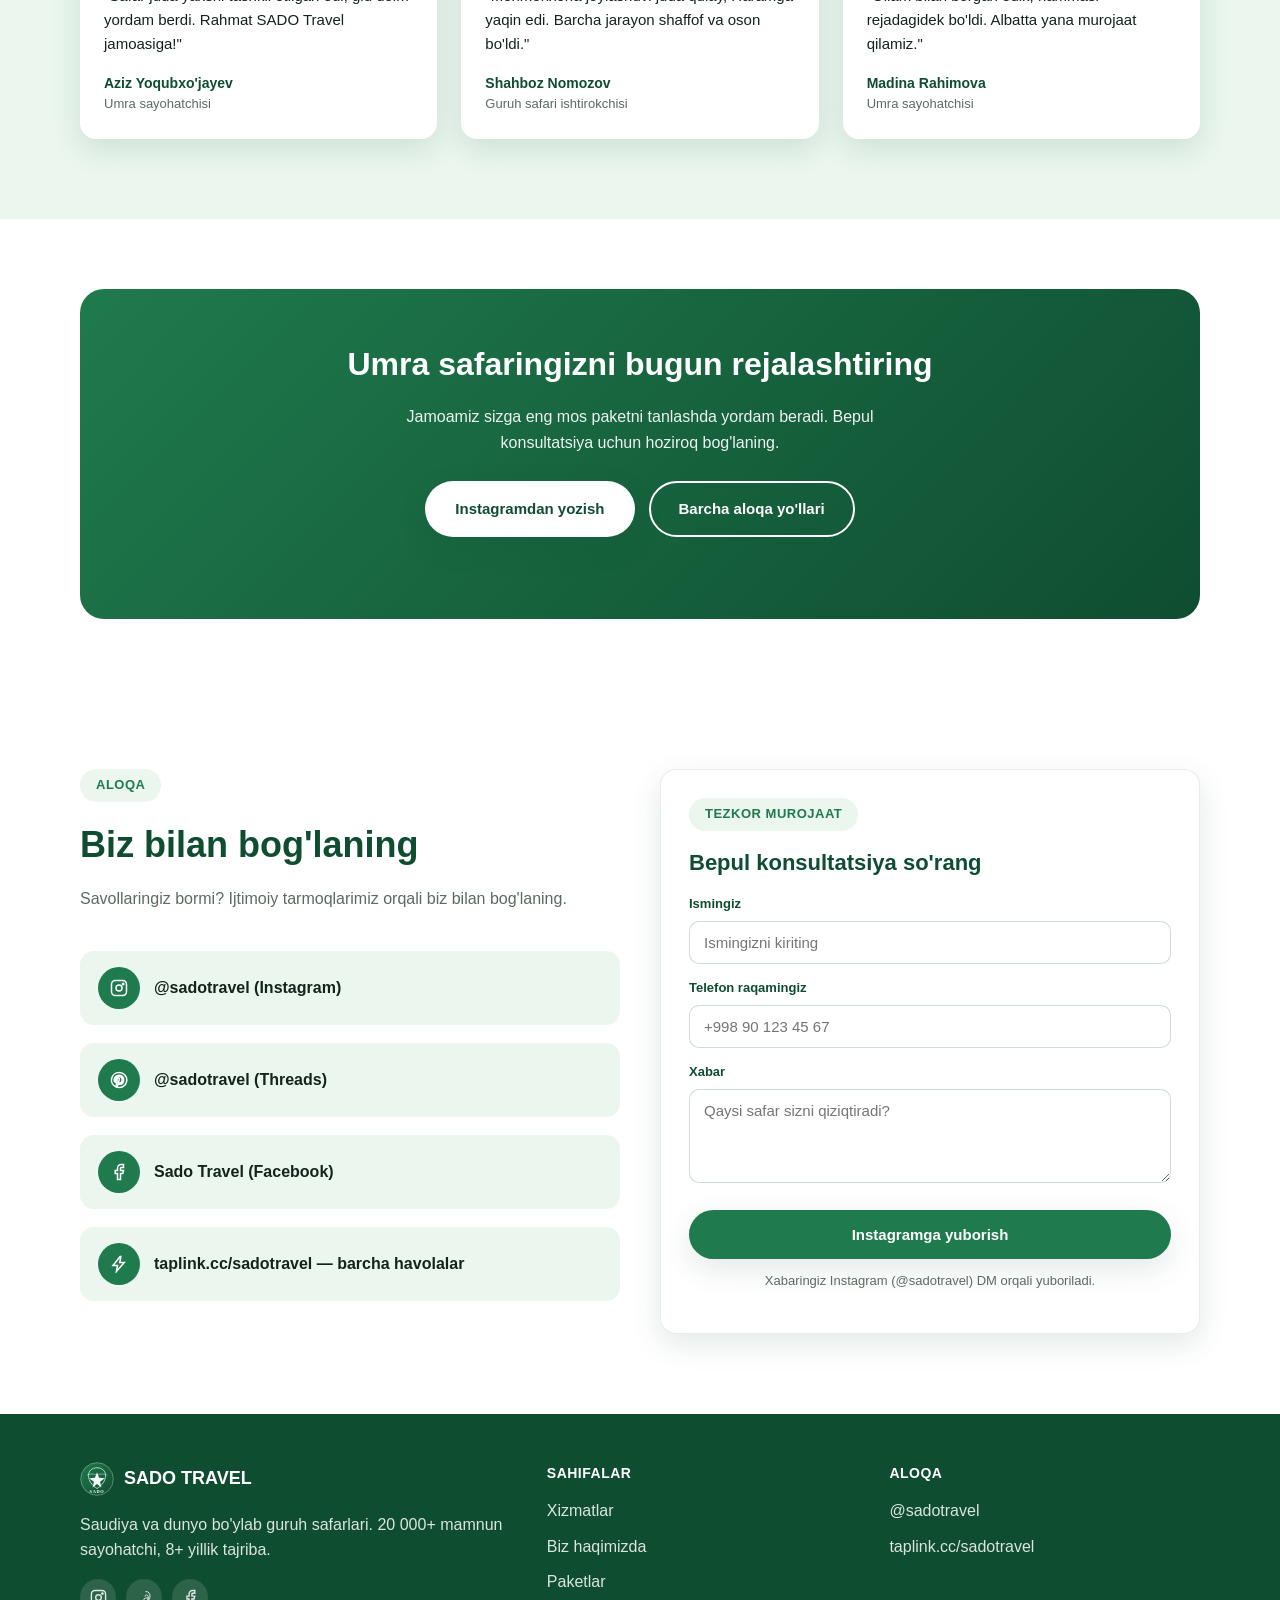
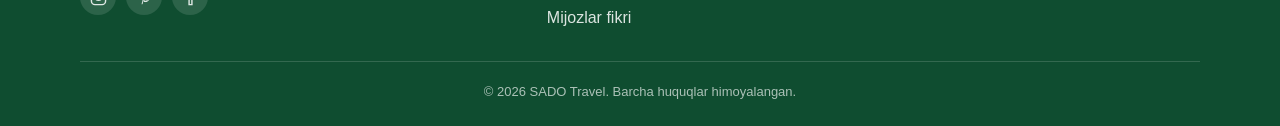
==== commit 9db265fd: "Replace placeholder phone/email with verified Instagram, Threads, Facebook, Taplink links Co-Authore" ====
--- a/index.html
+++ b/index.html
@@ -245,8 +245,8 @@
         <h2>Umra safaringizni bugun rejalashtiring</h2>
         <p>Jamoamiz sizga eng mos paketni tanlashda yordam beradi. Bepul konsultatsiya uchun hoziroq bog'laning.</p>
         <div class="hero-actions" style="justify-content:center;">
-          <a class="btn btn-primary" href="tel:+998712062023">Qo'ng'iroq qilish</a>
-          <a class="btn btn-outline" href="https://t.me/sadotravel" target="_blank" rel="noopener">Telegram orqali yozish</a>
+          <a class="btn btn-primary" href="https://ig.me/m/sadotravel" target="_blank" rel="noopener">Instagramdan yozish</a>
+          <a class="btn btn-outline" href="https://taplink.cc/sadotravel" target="_blank" rel="noopener">Barcha aloqa yo'llari</a>
         </div>
       </div>
     </div>
@@ -257,31 +257,31 @@
       <div>
         <div class="section-tag">Aloqa</div>
         <h2 class="section-title">Biz bilan bog'laning</h2>
-        <p class="section-sub">Savollaringiz bormi? Quyidagi raqamlar yoki ijtimoiy tarmoqlar orqali biz bilan bog'laning.</p>
+        <p class="section-sub">Savollaringiz bormi? Ijtimoiy tarmoqlarimiz orqali biz bilan bog'laning.</p>
         <ul class="contact-list">
-          <li>
-            <span class="icon-circle">
-              <svg width="18" height="18" viewBox="0 0 24 24" fill="none" stroke="currentColor" stroke-width="2"><path d="M22 16.92v3a2 2 0 01-2.18 2 19.79 19.79 0 01-8.63-3.07 19.5 19.5 0 01-6-6 19.79 19.79 0 01-3.07-8.67A2 2 0 014.11 2h3a2 2 0 012 1.72c.127.96.361 1.903.7 2.81a2 2 0 01-.45 2.11L8.09 9.91a16 16 0 006 6l1.27-1.27a2 2 0 012.11-.45c.907.339 1.85.573 2.81.7A2 2 0 0122 16.92z"/></svg>
-            </span>
-            <a href="tel:+998712062023">+998 71 206-20-23</a>
-          </li>
-          <li>
-            <span class="icon-circle">
-              <svg width="18" height="18" viewBox="0 0 24 24" fill="none" stroke="currentColor" stroke-width="2"><rect x="2" y="4" width="20" height="16" rx="2"/><path d="M22 6l-10 7L2 6"/></svg>
-            </span>
-            <a href="mailto:info@sadotravel.uz">info@sadotravel.uz</a>
-          </li>
           <li>
             <span class="icon-circle">
               <svg width="18" height="18" viewBox="0 0 24 24" fill="none" stroke="currentColor" stroke-width="2"><rect x="2" y="2" width="20" height="20" rx="5"/><circle cx="12" cy="12" r="4"/><circle cx="17.5" cy="6.5" r="1"/></svg>
             </span>
-            <a href="https://www.instagram.com/sadotravel" target="_blank" rel="noopener">@sadotravel</a>
+            <a href="https://www.instagram.com/sadotravel" target="_blank" rel="noopener">@sadotravel (Instagram)</a>
           </li>
           <li>
             <span class="icon-circle">
-              <svg width="18" height="18" viewBox="0 0 24 24" fill="none" stroke="currentColor" stroke-width="2"><path d="M21 12a9 9 0 11-9-9 9 9 0 019 9z"/><path d="M9 12l2 2 4-4"/></svg>
+              <svg width="18" height="18" viewBox="0 0 24 24" fill="none" stroke="currentColor" stroke-width="2"><path d="M12 2a10 10 0 00-3.7 19.3c-.1-.8-.2-2 .1-2.9l1.2-5s-.3-.6-.3-1.5c0-1.4.8-2.5 1.8-2.5.9 0 1.3.6 1.3 1.4 0 .8-.5 2.1-.8 3.3-.2 1 .5 1.8 1.5 1.8 1.8 0 3-2.3 3-5 0-2.1-1.4-3.6-4-3.6-2.9 0-4.7 2.2-4.7 4.6 0 .8.3 1.4.6 1.8.1.2.2.3.1.5l-.2 1c-.1.2-.2.3-.5.2-1.3-.5-1.9-2-1.9-3.6 0-2.7 2.3-6 6.7-6 3.6 0 6 2.6 6 5.4 0 3.7-2 6.4-5 6.4-1 0-1.9-.5-2.2-1.1l-.6 2.4c-.2.9-.7 1.9-1.1 2.6A10 10 0 1012 2z"/></svg>
             </span>
-            <a href="https://t.me/sadotravel" target="_blank" rel="noopener">t.me/sadotravel</a>
+            <a href="https://www.threads.net/@sadotravel" target="_blank" rel="noopener">@sadotravel (Threads)</a>
+          </li>
+          <li>
+            <span class="icon-circle">
+              <svg width="18" height="18" viewBox="0 0 24 24" fill="none" stroke="currentColor" stroke-width="2"><path d="M18 2h-3a5 5 0 00-5 5v3H7v4h3v8h4v-8h3l1-4h-4V7a1 1 0 011-1h3z"/></svg>
+            </span>
+            <a href="https://facebook.com/sadotravel" target="_blank" rel="noopener">Sado Travel (Facebook)</a>
+          </li>
+          <li>
+            <span class="icon-circle">
+              <svg width="18" height="18" viewBox="0 0 24 24" fill="none" stroke="currentColor" stroke-width="2"><path d="M13.5 2L4 14h6l-1.5 8L19 10h-6l1.5-8z"/></svg>
+            </span>
+            <a href="https://taplink.cc/sadotravel" target="_blank" rel="noopener">taplink.cc/sadotravel — barcha havolalar</a>
           </li>
         </ul>
       </div>
@@ -295,8 +295,8 @@
         <input id="phone" name="phone" type="tel" placeholder="+998 90 123 45 67" required>
         <label for="message">Xabar</label>
         <textarea id="message" name="message" rows="4" placeholder="Qaysi safar sizni qiziqtiradi?"></textarea>
-        <button class="btn btn-primary" type="submit">Yuborish</button>
-        <p class="form-note">Ma'lumotlaringiz faqat siz bilan bog'lanish uchun ishlatiladi.</p>
+        <button class="btn btn-primary" type="submit">Instagramga yuborish</button>
+        <p class="form-note">Xabaringiz Instagram (@sadotravel) DM orqali yuboriladi.</p>
       </form>
     </div>
   </section>
@@ -316,8 +316,8 @@
           <a href="https://www.instagram.com/sadotravel" target="_blank" rel="noopener" aria-label="Instagram">
             <svg viewBox="0 0 24 24" fill="none" stroke="currentColor" stroke-width="2"><rect x="2" y="2" width="20" height="20" rx="5"/><circle cx="12" cy="12" r="4"/><circle cx="17.5" cy="6.5" r="1"/></svg>
           </a>
-          <a href="https://t.me/sadotravel" target="_blank" rel="noopener" aria-label="Telegram">
-            <svg viewBox="0 0 24 24" fill="none" stroke="currentColor" stroke-width="2"><path d="M21 12a9 9 0 11-9-9 9 9 0 019 9z"/><path d="M9 12l2 2 4-4"/></svg>
+          <a href="https://www.threads.net/@sadotravel" target="_blank" rel="noopener" aria-label="Threads">
+            <svg viewBox="0 0 24 24" fill="none" stroke="currentColor" stroke-width="1.4"><path d="M13.5 3.5c4 0 6.3 2.6 6.3 6.6 0 4.8-2.8 7.7-6.9 7.7-1.6 0-2.7-.8-3.1-1.7l-.5 2-.7 3.4M12.7 10.6c0-1.3.9-2.2 2.1-2.2 1.5 0 2.5 1.3 2.5 3.8 0 3.1-1.6 4.9-3.9 4.9-1.4 0-2.3-.7-2.3-1.9 0-1 .7-2 2.1-2.4 1.6-.4 3.5-.3 4.9.2"/></svg>
           </a>
           <a href="https://facebook.com/sadotravel" target="_blank" rel="noopener" aria-label="Facebook">
             <svg viewBox="0 0 24 24" fill="none" stroke="currentColor" stroke-width="2"><path d="M18 2h-3a5 5 0 00-5 5v3H7v4h3v8h4v-8h3l1-4h-4V7a1 1 0 011-1h3z"/></svg>
@@ -336,9 +336,8 @@
       <div>
         <h4>Aloqa</h4>
         <ul>
-          <li>+998 71 206-20-23</li>
-          <li>info@sadotravel.uz</li>
-          <li>Toshkent, O'zbekiston</li>
+          <li><a href="https://www.instagram.com/sadotravel" target="_blank" rel="noopener">@sadotravel</a></li>
+          <li><a href="https://taplink.cc/sadotravel" target="_blank" rel="noopener">taplink.cc/sadotravel</a></li>
         </ul>
       </div>
     </div>
@@ -349,11 +348,11 @@
 </footer>
 
 <div class="float-actions">
-  <a href="tel:+998712062023" aria-label="Qo'ng'iroq qilish">
-    <svg viewBox="0 0 24 24" fill="none" stroke="currentColor" stroke-width="2"><path d="M22 16.92v3a2 2 0 01-2.18 2 19.79 19.79 0 01-8.63-3.07 19.5 19.5 0 01-6-6 19.79 19.79 0 01-3.07-8.67A2 2 0 014.11 2h3a2 2 0 012 1.72c.127.96.361 1.903.7 2.81a2 2 0 01-.45 2.11L8.09 9.91a16 16 0 006 6l1.27-1.27a2 2 0 012.11-.45c.907.339 1.85.573 2.81.7A2 2 0 0122 16.92z"/></svg>
+  <a href="https://ig.me/m/sadotravel" target="_blank" rel="noopener" aria-label="Instagramdan yozish">
+    <svg viewBox="0 0 24 24" fill="none" stroke="currentColor" stroke-width="2"><rect x="2" y="2" width="20" height="20" rx="5"/><circle cx="12" cy="12" r="4"/><circle cx="17.5" cy="6.5" r="1"/></svg>
   </a>
-  <a href="https://t.me/sadotravel" target="_blank" rel="noopener" aria-label="Telegram">
-    <svg viewBox="0 0 24 24" fill="none" stroke="currentColor" stroke-width="2"><path d="M21 12a9 9 0 11-9-9 9 9 0 019 9z"/><path d="M9 12l2 2 4-4"/></svg>
+  <a href="https://taplink.cc/sadotravel" target="_blank" rel="noopener" aria-label="Barcha aloqa yo'llari">
+    <svg viewBox="0 0 24 24" fill="none" stroke="currentColor" stroke-width="2"><path d="M13.5 2L4 14h6l-1.5 8L19 10h-6l1.5-8z"/></svg>
   </a>
 </div>
 
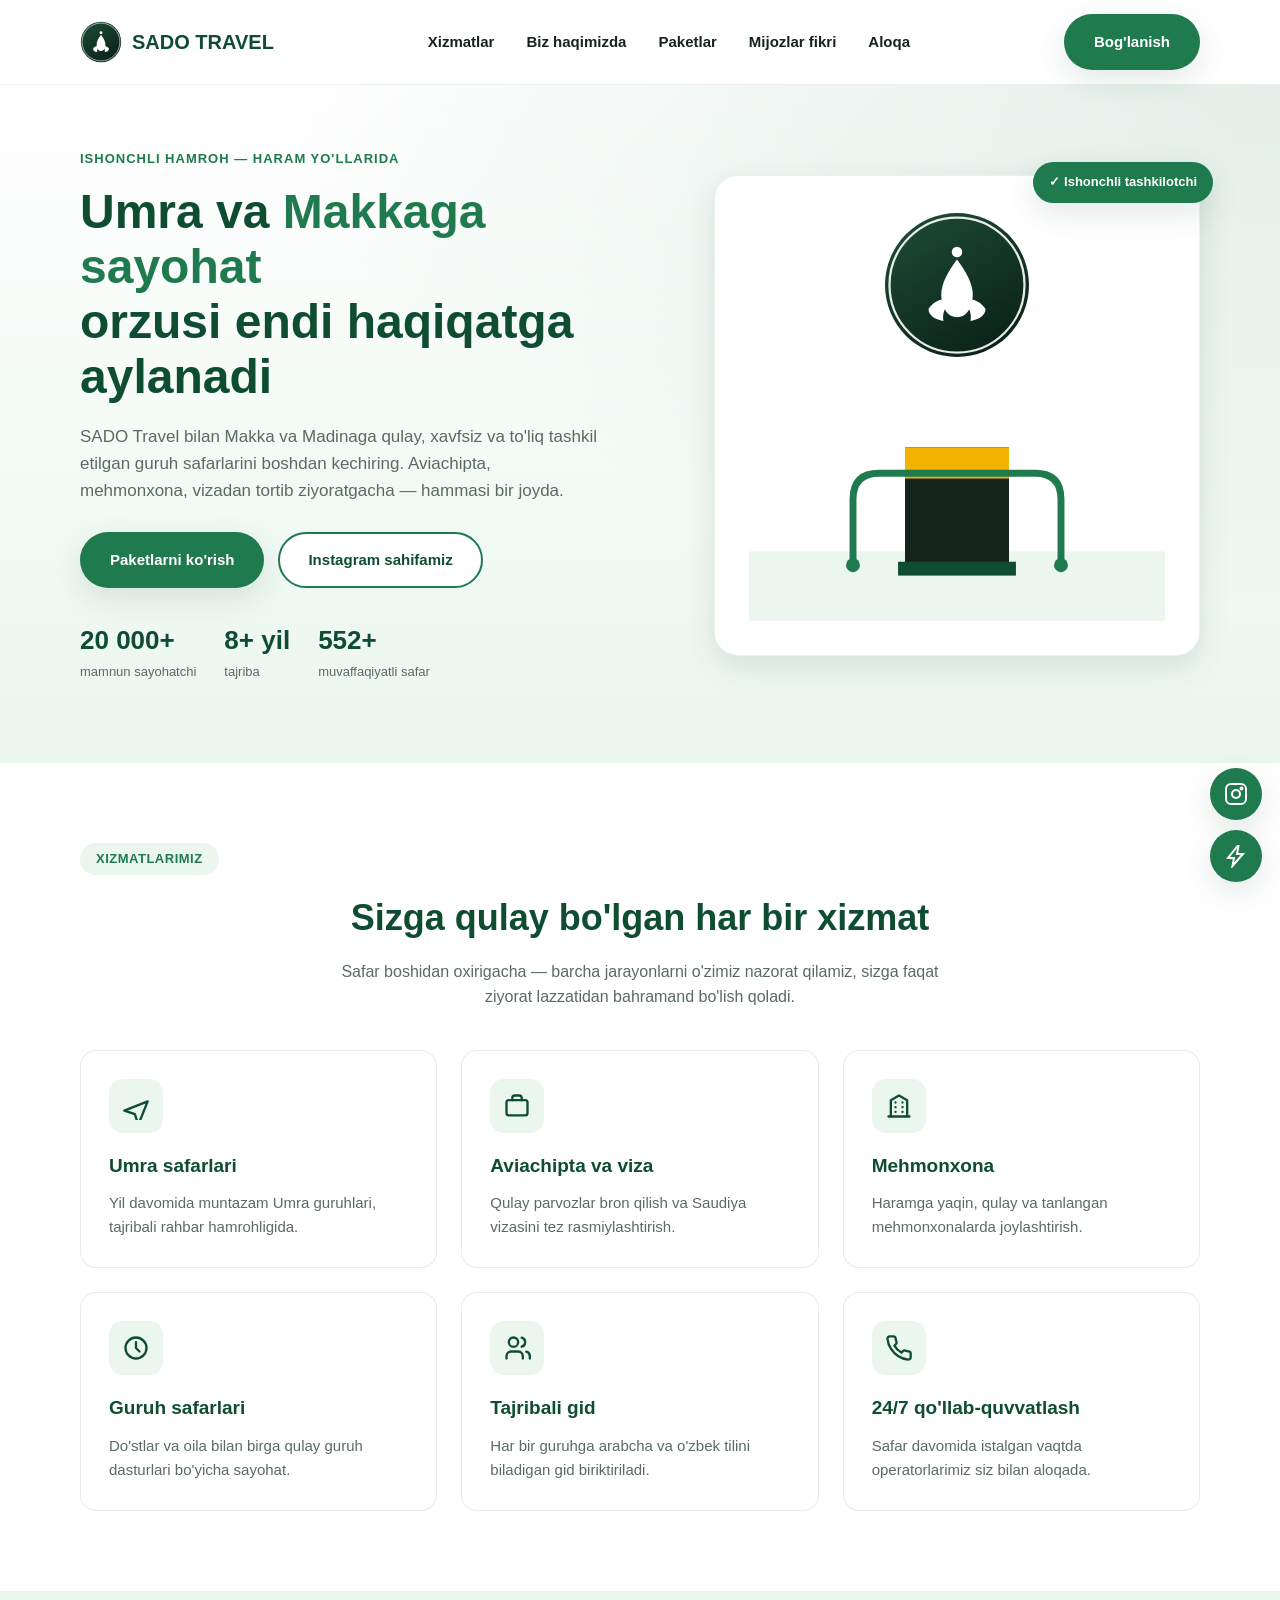
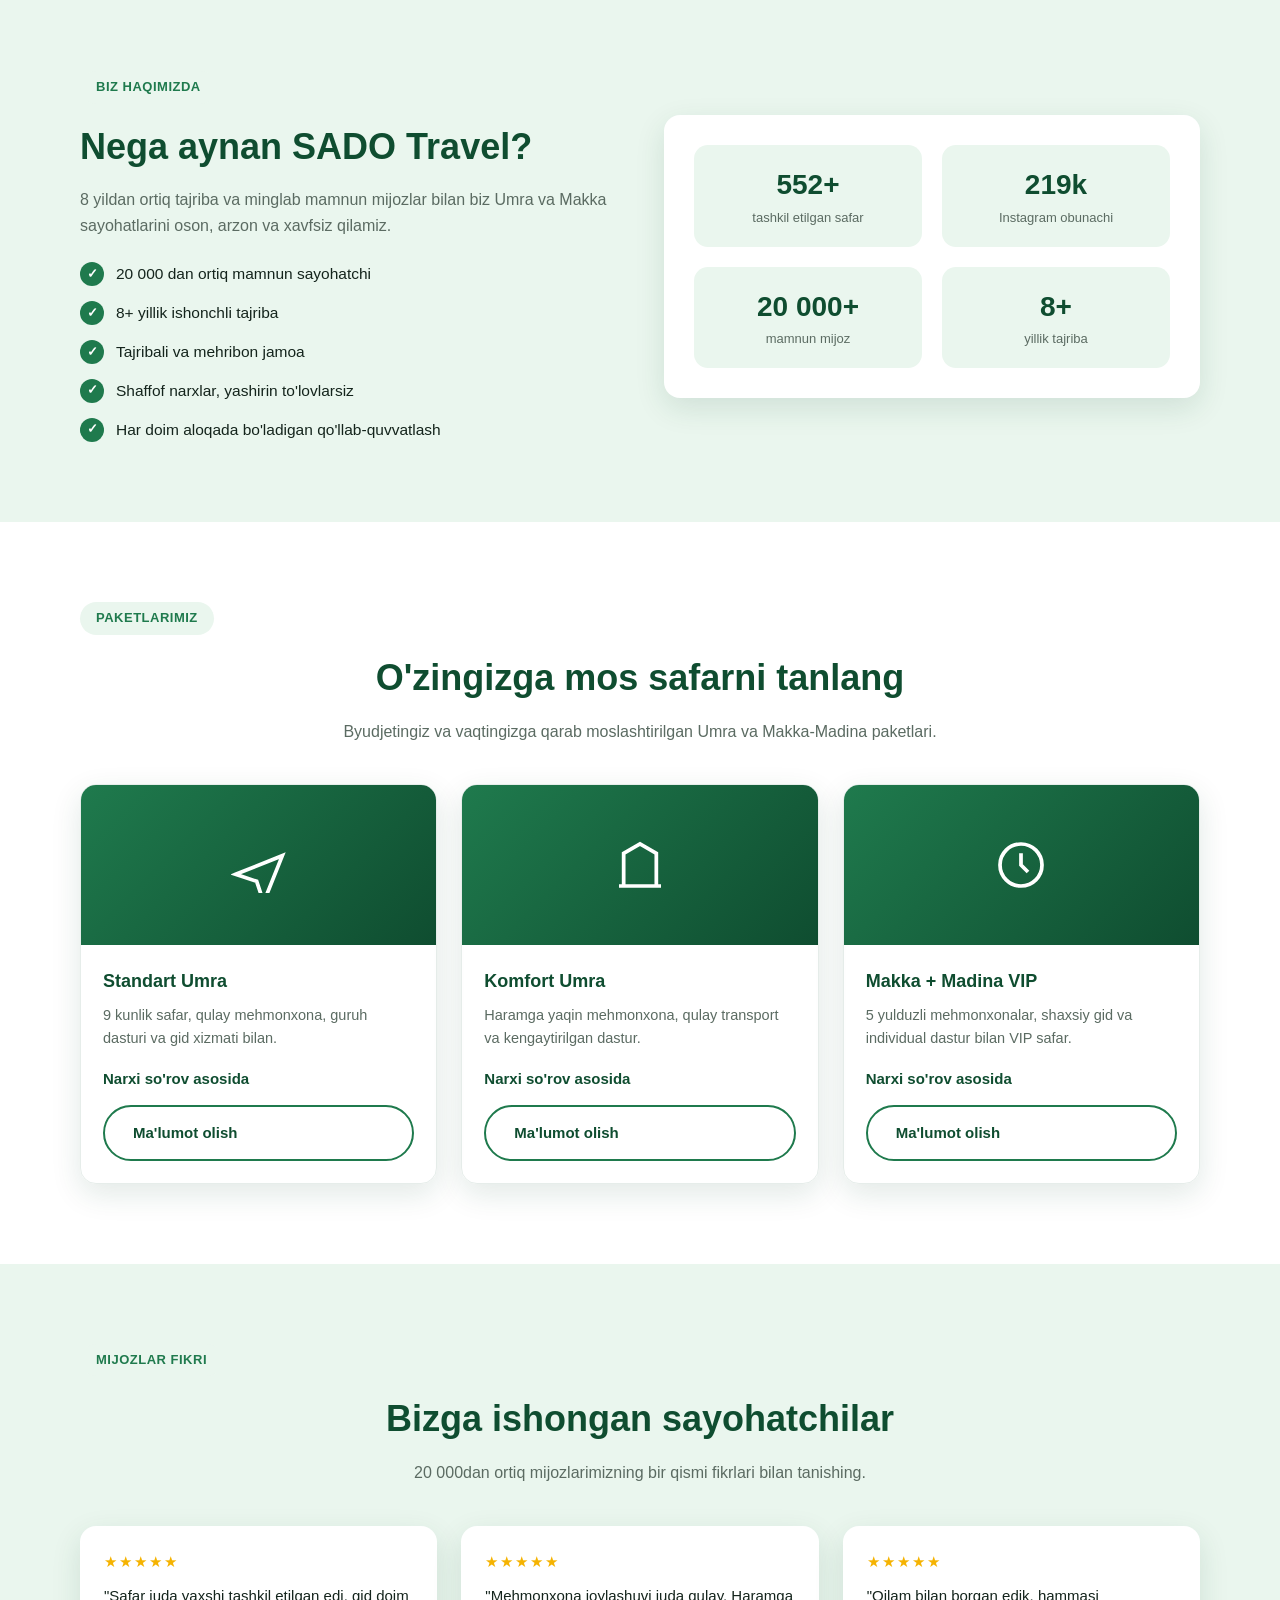
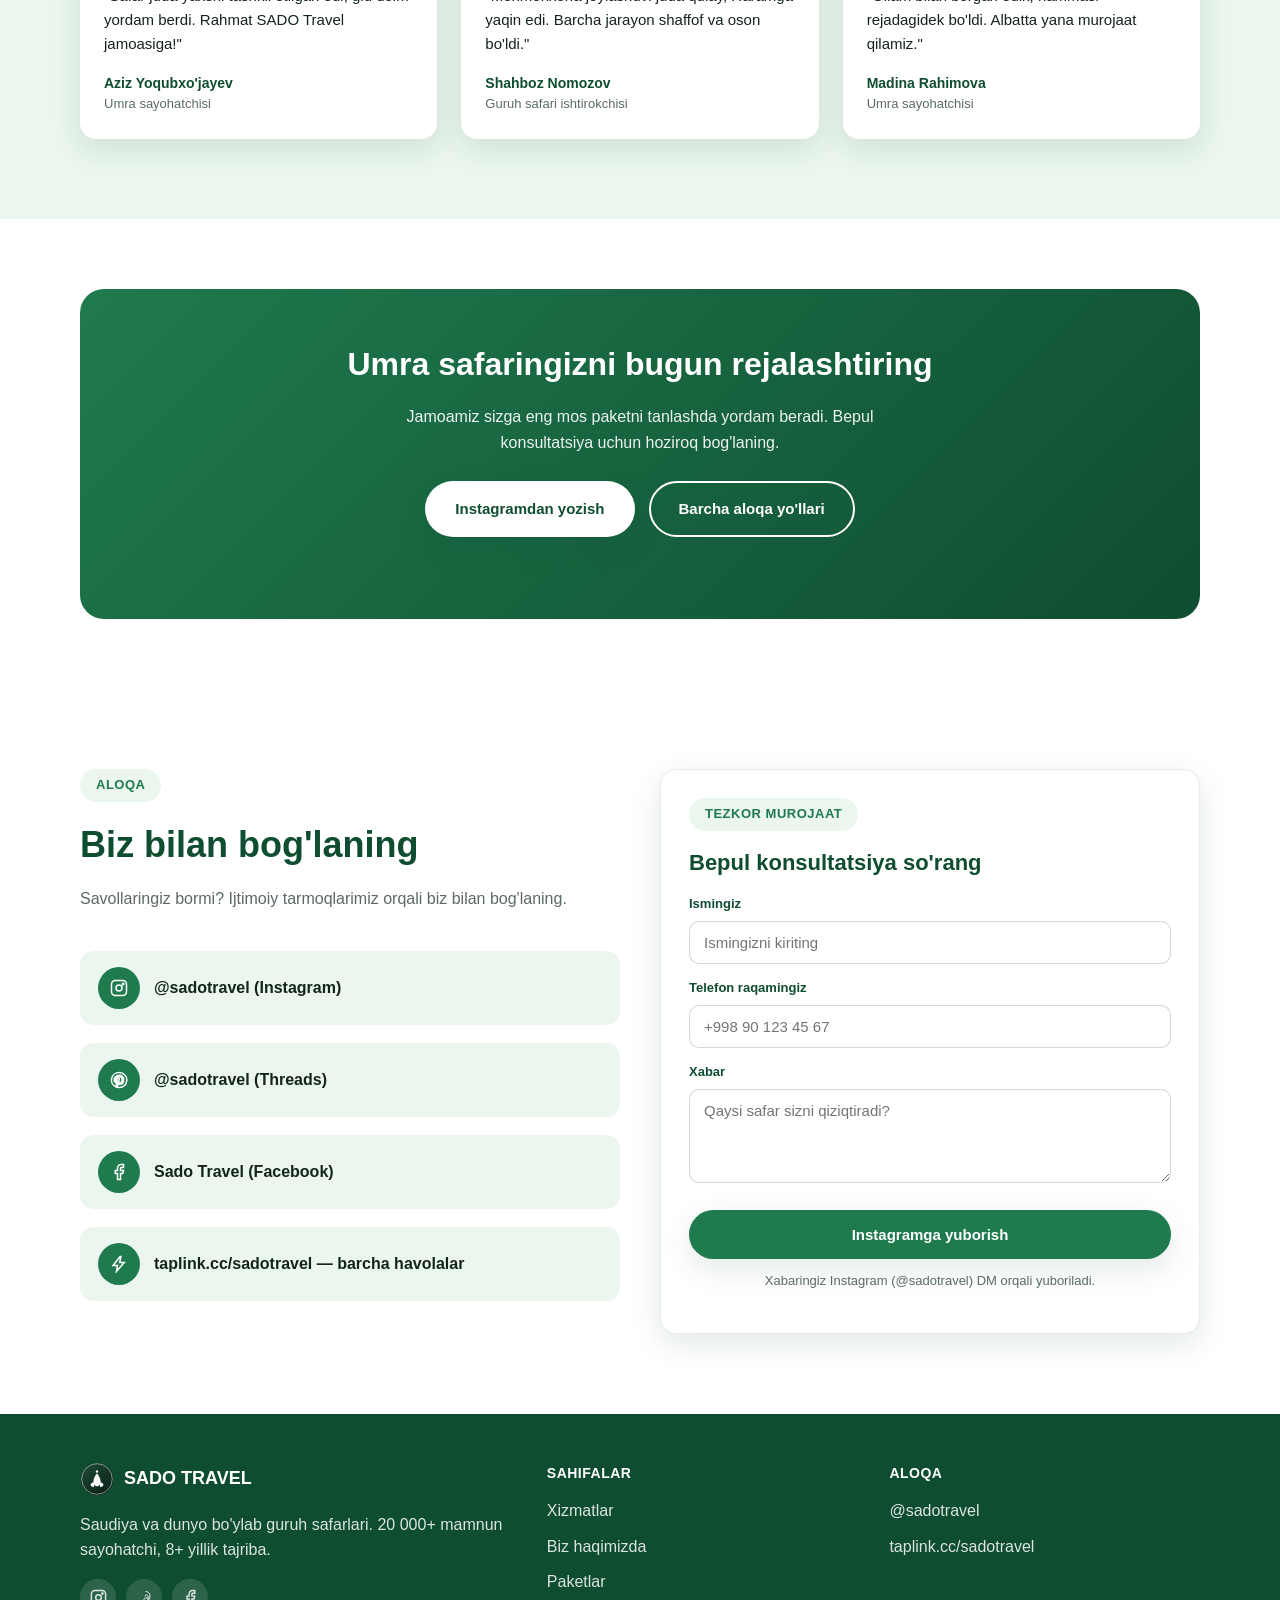
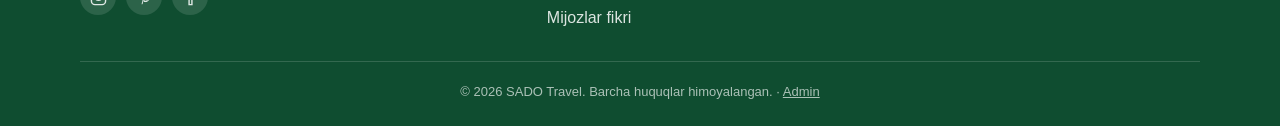
==== commit 87f53bde: "Add password-protected admin panel for editing site content Site text (hero stats, packages, testimo" ====
--- a/index.html
+++ b/index.html
@@ -42,20 +42,20 @@
         <p>SADO Travel bilan Makka va Madinaga qulay, xavfsiz va to'liq tashkil etilgan guruh safarlarini boshdan kechiring. Aviachipta, mehmonxona, vizadan tortib ziyoratgacha — hammasi bir joyda.</p>
         <div class="hero-actions">
           <a class="btn btn-primary" href="#paketlar">Paketlarni ko'rish</a>
-          <a class="btn btn-outline" href="https://www.instagram.com/sadotravel" target="_blank" rel="noopener">Instagram sahifamiz</a>
+          <a class="btn btn-outline" data-link="instagram" href="https://www.instagram.com/sadotravel" target="_blank" rel="noopener">Instagram sahifamiz</a>
         </div>
         <div class="hero-stats">
           <div>
-            <div class="stat-num">20 000+</div>
-            <div class="stat-label">mamnun sayohatchi</div>
+            <div class="stat-num" data-field="stat1Num">20 000+</div>
+            <div class="stat-label" data-field="stat1Label">mamnun sayohatchi</div>
           </div>
           <div>
-            <div class="stat-num">8+ yil</div>
-            <div class="stat-label">tajriba</div>
+            <div class="stat-num" data-field="stat2Num">8+ yil</div>
+            <div class="stat-label" data-field="stat2Label">tajriba</div>
           </div>
           <div>
-            <div class="stat-num">552+</div>
-            <div class="stat-label">muvaffaqiyatli safar</div>
+            <div class="stat-num" data-field="stat3Num">552+</div>
+            <div class="stat-label" data-field="stat3Label">muvaffaqiyatli safar</div>
           </div>
         </div>
       </div>
@@ -178,9 +178,9 @@
             <svg viewBox="0 0 24 24" fill="none" stroke="currentColor" stroke-width="1.6"><path d="M2 16l20-8-8 20-3-9-9-3z"/></svg>
           </div>
           <div class="pkg-body">
-            <h3>Standart Umra</h3>
-            <p>9 kunlik safar, qulay mehmonxona, guruh dasturi va gid xizmati bilan.</p>
-            <div class="pkg-price">Narxi so'rov asosida</div>
+            <h3 data-field="pkg1Title">Standart Umra</h3>
+            <p data-field="pkg1Desc">9 kunlik safar, qulay mehmonxona, guruh dasturi va gid xizmati bilan.</p>
+            <div class="pkg-price" data-field="pkg1Price">Narxi so'rov asosida</div>
             <a class="btn btn-outline" href="#aloqa">Ma'lumot olish</a>
           </div>
         </div>
@@ -189,9 +189,9 @@
             <svg viewBox="0 0 24 24" fill="none" stroke="currentColor" stroke-width="1.6"><path d="M3 21h18M5 21V7l7-4 7 4v14M9 9h.01M9 13h.01M9 17h.01M15 9h.01M15 13h.01M15 17h.01"/></svg>
           </div>
           <div class="pkg-body">
-            <h3>Komfort Umra</h3>
-            <p>Haramga yaqin mehmonxona, qulay transport va kengaytirilgan dastur.</p>
-            <div class="pkg-price">Narxi so'rov asosida</div>
+            <h3 data-field="pkg2Title">Komfort Umra</h3>
+            <p data-field="pkg2Desc">Haramga yaqin mehmonxona, qulay transport va kengaytirilgan dastur.</p>
+            <div class="pkg-price" data-field="pkg2Price">Narxi so'rov asosida</div>
             <a class="btn btn-outline" href="#aloqa">Ma'lumot olish</a>
           </div>
         </div>
@@ -200,9 +200,9 @@
             <svg viewBox="0 0 24 24" fill="none" stroke="currentColor" stroke-width="1.6"><circle cx="12" cy="12" r="9"/><path d="M12 7v5l3 3"/></svg>
           </div>
           <div class="pkg-body">
-            <h3>Makka + Madina VIP</h3>
-            <p>5 yulduzli mehmonxonalar, shaxsiy gid va individual dastur bilan VIP safar.</p>
-            <div class="pkg-price">Narxi so'rov asosida</div>
+            <h3 data-field="pkg3Title">Makka + Madina VIP</h3>
+            <p data-field="pkg3Desc">5 yulduzli mehmonxonalar, shaxsiy gid va individual dastur bilan VIP safar.</p>
+            <div class="pkg-price" data-field="pkg3Price">Narxi so'rov asosida</div>
             <a class="btn btn-outline" href="#aloqa">Ma'lumot olish</a>
           </div>
         </div>
@@ -219,21 +219,21 @@
       <div class="testi-grid">
         <div class="testi-card">
           <div class="testi-stars">★★★★★</div>
-          <p>"Safar juda yaxshi tashkil etilgan edi, gid doim yordam berdi. Rahmat SADO Travel jamoasiga!"</p>
-          <div class="testi-name">Aziz Yoqubxo'jayev</div>
-          <div class="testi-role">Umra sayohatchisi</div>
+          <p data-field="testi1Quote">"Safar juda yaxshi tashkil etilgan edi, gid doim yordam berdi. Rahmat SADO Travel jamoasiga!"</p>
+          <div class="testi-name" data-field="testi1Name">Aziz Yoqubxo'jayev</div>
+          <div class="testi-role" data-field="testi1Role">Umra sayohatchisi</div>
         </div>
         <div class="testi-card">
           <div class="testi-stars">★★★★★</div>
-          <p>"Mehmonxona joylashuvi juda qulay, Haramga yaqin edi. Barcha jarayon shaffof va oson bo'ldi."</p>
-          <div class="testi-name">Shahboz Nomozov</div>
-          <div class="testi-role">Guruh safari ishtirokchisi</div>
+          <p data-field="testi2Quote">"Mehmonxona joylashuvi juda qulay, Haramga yaqin edi. Barcha jarayon shaffof va oson bo'ldi."</p>
+          <div class="testi-name" data-field="testi2Name">Shahboz Nomozov</div>
+          <div class="testi-role" data-field="testi2Role">Guruh safari ishtirokchisi</div>
         </div>
         <div class="testi-card">
           <div class="testi-stars">★★★★★</div>
-          <p>"Oilam bilan borgan edik, hammasi rejadagidek bo'ldi. Albatta yana murojaat qilamiz."</p>
-          <div class="testi-name">Madina Rahimova</div>
-          <div class="testi-role">Umra sayohatchisi</div>
+          <p data-field="testi3Quote">"Oilam bilan borgan edik, hammasi rejadagidek bo'ldi. Albatta yana murojaat qilamiz."</p>
+          <div class="testi-name" data-field="testi3Name">Madina Rahimova</div>
+          <div class="testi-role" data-field="testi3Role">Umra sayohatchisi</div>
         </div>
       </div>
     </div>
@@ -245,8 +245,8 @@
         <h2>Umra safaringizni bugun rejalashtiring</h2>
         <p>Jamoamiz sizga eng mos paketni tanlashda yordam beradi. Bepul konsultatsiya uchun hoziroq bog'laning.</p>
         <div class="hero-actions" style="justify-content:center;">
-          <a class="btn btn-primary" href="https://ig.me/m/sadotravel" target="_blank" rel="noopener">Instagramdan yozish</a>
-          <a class="btn btn-outline" href="https://taplink.cc/sadotravel" target="_blank" rel="noopener">Barcha aloqa yo'llari</a>
+          <a class="btn btn-primary" data-link="instagram-dm" href="https://ig.me/m/sadotravel" target="_blank" rel="noopener">Instagramdan yozish</a>
+          <a class="btn btn-outline" data-link="taplink" href="https://taplink.cc/sadotravel" target="_blank" rel="noopener">Barcha aloqa yo'llari</a>
         </div>
       </div>
     </div>
@@ -263,25 +263,25 @@
             <span class="icon-circle">
               <svg width="18" height="18" viewBox="0 0 24 24" fill="none" stroke="currentColor" stroke-width="2"><rect x="2" y="2" width="20" height="20" rx="5"/><circle cx="12" cy="12" r="4"/><circle cx="17.5" cy="6.5" r="1"/></svg>
             </span>
-            <a href="https://www.instagram.com/sadotravel" target="_blank" rel="noopener">@sadotravel (Instagram)</a>
+            <a data-link="instagram" href="https://www.instagram.com/sadotravel" target="_blank" rel="noopener">@<span data-field="igUsernameText">sadotravel</span> (Instagram)</a>
           </li>
           <li>
             <span class="icon-circle">
               <svg width="18" height="18" viewBox="0 0 24 24" fill="none" stroke="currentColor" stroke-width="2"><path d="M12 2a10 10 0 00-3.7 19.3c-.1-.8-.2-2 .1-2.9l1.2-5s-.3-.6-.3-1.5c0-1.4.8-2.5 1.8-2.5.9 0 1.3.6 1.3 1.4 0 .8-.5 2.1-.8 3.3-.2 1 .5 1.8 1.5 1.8 1.8 0 3-2.3 3-5 0-2.1-1.4-3.6-4-3.6-2.9 0-4.7 2.2-4.7 4.6 0 .8.3 1.4.6 1.8.1.2.2.3.1.5l-.2 1c-.1.2-.2.3-.5.2-1.3-.5-1.9-2-1.9-3.6 0-2.7 2.3-6 6.7-6 3.6 0 6 2.6 6 5.4 0 3.7-2 6.4-5 6.4-1 0-1.9-.5-2.2-1.1l-.6 2.4c-.2.9-.7 1.9-1.1 2.6A10 10 0 1012 2z"/></svg>
             </span>
-            <a href="https://www.threads.net/@sadotravel" target="_blank" rel="noopener">@sadotravel (Threads)</a>
+            <a data-link="threads" href="https://www.threads.net/@sadotravel" target="_blank" rel="noopener">@<span data-field="threadsUsernameText">sadotravel</span> (Threads)</a>
           </li>
           <li>
             <span class="icon-circle">
               <svg width="18" height="18" viewBox="0 0 24 24" fill="none" stroke="currentColor" stroke-width="2"><path d="M18 2h-3a5 5 0 00-5 5v3H7v4h3v8h4v-8h3l1-4h-4V7a1 1 0 011-1h3z"/></svg>
             </span>
-            <a href="https://facebook.com/sadotravel" target="_blank" rel="noopener">Sado Travel (Facebook)</a>
+            <a data-link="facebook" href="https://facebook.com/sadotravel" target="_blank" rel="noopener"><span data-field="fbNameText">Sado Travel</span> (Facebook)</a>
           </li>
           <li>
             <span class="icon-circle">
               <svg width="18" height="18" viewBox="0 0 24 24" fill="none" stroke="currentColor" stroke-width="2"><path d="M13.5 2L4 14h6l-1.5 8L19 10h-6l1.5-8z"/></svg>
             </span>
-            <a href="https://taplink.cc/sadotravel" target="_blank" rel="noopener">taplink.cc/sadotravel — barcha havolalar</a>
+            <a data-link="taplink" href="https://taplink.cc/sadotravel" target="_blank" rel="noopener">taplink.cc/<span data-field="taplinkSlugText1">sadotravel</span> — barcha havolalar</a>
           </li>
         </ul>
       </div>
@@ -313,13 +313,13 @@
         </div>
         <p>Saudiya va dunyo bo'ylab guruh safarlari. 20 000+ mamnun sayohatchi, 8+ yillik tajriba.</p>
         <div class="social-row">
-          <a href="https://www.instagram.com/sadotravel" target="_blank" rel="noopener" aria-label="Instagram">
+          <a data-link="instagram" href="https://www.instagram.com/sadotravel" target="_blank" rel="noopener" aria-label="Instagram">
             <svg viewBox="0 0 24 24" fill="none" stroke="currentColor" stroke-width="2"><rect x="2" y="2" width="20" height="20" rx="5"/><circle cx="12" cy="12" r="4"/><circle cx="17.5" cy="6.5" r="1"/></svg>
           </a>
-          <a href="https://www.threads.net/@sadotravel" target="_blank" rel="noopener" aria-label="Threads">
+          <a data-link="threads" href="https://www.threads.net/@sadotravel" target="_blank" rel="noopener" aria-label="Threads">
             <svg viewBox="0 0 24 24" fill="none" stroke="currentColor" stroke-width="1.4"><path d="M13.5 3.5c4 0 6.3 2.6 6.3 6.6 0 4.8-2.8 7.7-6.9 7.7-1.6 0-2.7-.8-3.1-1.7l-.5 2-.7 3.4M12.7 10.6c0-1.3.9-2.2 2.1-2.2 1.5 0 2.5 1.3 2.5 3.8 0 3.1-1.6 4.9-3.9 4.9-1.4 0-2.3-.7-2.3-1.9 0-1 .7-2 2.1-2.4 1.6-.4 3.5-.3 4.9.2"/></svg>
           </a>
-          <a href="https://facebook.com/sadotravel" target="_blank" rel="noopener" aria-label="Facebook">
+          <a data-link="facebook" href="https://facebook.com/sadotravel" target="_blank" rel="noopener" aria-label="Facebook">
             <svg viewBox="0 0 24 24" fill="none" stroke="currentColor" stroke-width="2"><path d="M18 2h-3a5 5 0 00-5 5v3H7v4h3v8h4v-8h3l1-4h-4V7a1 1 0 011-1h3z"/></svg>
           </a>
         </div>
@@ -336,26 +336,27 @@
       <div>
         <h4>Aloqa</h4>
         <ul>
-          <li><a href="https://www.instagram.com/sadotravel" target="_blank" rel="noopener">@sadotravel</a></li>
-          <li><a href="https://taplink.cc/sadotravel" target="_blank" rel="noopener">taplink.cc/sadotravel</a></li>
+          <li><a data-link="instagram" href="https://www.instagram.com/sadotravel" target="_blank" rel="noopener">@<span data-field="igUsernameText2">sadotravel</span></a></li>
+          <li><a data-link="taplink" href="https://taplink.cc/sadotravel" target="_blank" rel="noopener">taplink.cc/<span data-field="taplinkSlugText2">sadotravel</span></a></li>
         </ul>
       </div>
     </div>
     <div class="footer-bottom">
-      &copy; <span id="year"></span> SADO Travel. Barcha huquqlar himoyalangan.
+      &copy; <span id="year"></span> SADO Travel. Barcha huquqlar himoyalangan. · <a href="admin.html" style="text-decoration:underline;">Admin</a>
     </div>
   </div>
 </footer>
 
 <div class="float-actions">
-  <a href="https://ig.me/m/sadotravel" target="_blank" rel="noopener" aria-label="Instagramdan yozish">
+  <a data-link="instagram-dm" href="https://ig.me/m/sadotravel" target="_blank" rel="noopener" aria-label="Instagramdan yozish">
     <svg viewBox="0 0 24 24" fill="none" stroke="currentColor" stroke-width="2"><rect x="2" y="2" width="20" height="20" rx="5"/><circle cx="12" cy="12" r="4"/><circle cx="17.5" cy="6.5" r="1"/></svg>
   </a>
-  <a href="https://taplink.cc/sadotravel" target="_blank" rel="noopener" aria-label="Barcha aloqa yo'llari">
+  <a data-link="taplink" href="https://taplink.cc/sadotravel" target="_blank" rel="noopener" aria-label="Barcha aloqa yo'llari">
     <svg viewBox="0 0 24 24" fill="none" stroke="currentColor" stroke-width="2"><path d="M13.5 2L4 14h6l-1.5 8L19 10h-6l1.5-8z"/></svg>
   </a>
 </div>
 
+<script src="js/content.js"></script>
 <script src="js/script.js"></script>
 </body>
 </html>
